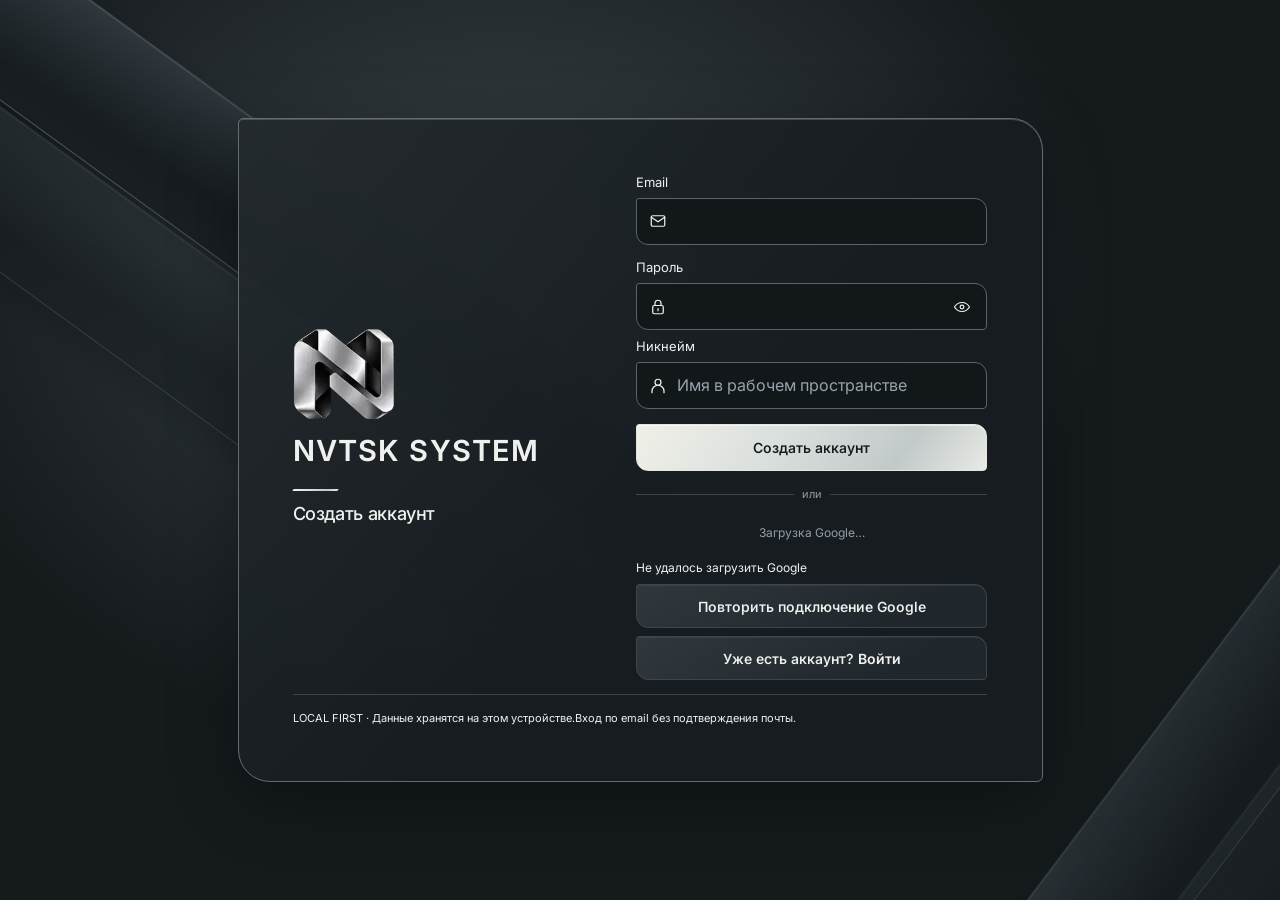
==== silver-command-05/index.html @ 59d8ee24 "Build Silver DNA command center, local atlas and responsive shell" ====
<!doctype html>
<html lang="ru">
<head>
  <meta charset="utf-8">
  <meta name="viewport" content="width=device-width,initial-scale=1,viewport-fit=cover">
  <meta name="theme-color" content="#101316">
  <meta name="nvtsk-google-client-id" content="451719459330-r6l56lqrooehtm276f6rspgr8r6eip5c.apps.googleusercontent.com">
  <meta name="application-version" content="113">
  <title>NVTSK SYSTEM · Silver Command</title>
  <meta name="description" content="Рабочее пространство монтажных бригад NVTSK SYSTEM.">
  <link rel="icon" href="art/nvtsk-approved.webp">
  <link rel="stylesheet" href="workspace-layout.css?v=113">
  <link rel="stylesheet" href="silver-dna.css?v=113">
  <script src="model.js?v=97" defer></script>
  <script src="pv-project-card-v62.js?v=74" defer></script>
  <script src="app.js?v=113" defer></script>
</head>
<body>
  <a class="skip" href="#app" onclick="event.preventDefault();document.getElementById('app').focus()">К содержимому</a>
  <header class="top" hidden>
    <div class="mobile-brand"><img src="art/nvtsk-approved.webp" alt="" width="34" height="30"><div><b id="nv108-context">NVTSK</b><small>Nvtsk_System</small></div></div>
    <span class="local">Local First</span>
  </header>
  <main id="app" tabindex="-1"><p role="status" class="loading">Загрузка рабочего пространства…</p></main>
  <nav id="nav" aria-label="Основная навигация" hidden>
    <div class="nav-brand"><img src="art/nvtsk-approved.webp" alt="" width="46" height="42"><div><b>NVTSK</b><small>SYSTEM</small></div></div>
    <div class="nav-primary">
      <span class="nav-label">Рабочее пространство</span>
      <button type="button" data-route="dashboard"><span class="nav-glyph"></span><span>Главная</span></button>
      <button type="button" data-route="projects"><span class="nav-glyph"></span><span>Проекты</span></button>
      <button type="button" data-route="network"><span class="nav-glyph"></span><span>Network</span></button>
      <button type="button" data-route="lager"><span class="nav-glyph"></span><span>Склад</span></button>
    </div>
    <div class="nav-secondary" id="nv108-secondary">
      <span class="nav-label">Операции</span>
      <button type="button" data-route="tasks"><span class="nav-glyph"></span><span>Задачи и приёмка</span></button>
      <button type="button" data-route="pulse"><span class="nav-glyph"></span><span>Project Pulse</span></button>
      <button type="button" data-route="finance"><span class="nav-glyph"></span><span>Финансы</span></button>
      <button type="button" data-route="merit"><span class="nav-glyph"></span><span>Merit Passport</span></button>
      <button type="button" data-route="analytics"><span class="nav-glyph"></span><span>Аналитика</span></button>
      <span class="nav-label">Управление</span>
      <button type="button" data-route="social"><span class="nav-glyph"></span><span>Активность</span></button>
      <button type="button" data-route="settings"><span class="nav-glyph"></span><span>Настройки</span></button>
      <button type="button" data-route="alpha-lab"><span class="nav-glyph"></span><span>ALPHA LAB</span></button>
    </div>
    <button class="nav-more" id="nv108-more" type="button" aria-controls="nv108-secondary" aria-expanded="false" data-shell-more><span aria-hidden="true">•••</span><span>Ещё</span></button>
    <div class="nav-foot"><i></i><div>Local First<small>Silver Command · v113</small></div></div>
  </nav>
  <dialog id="dialog" aria-labelledby="dialogTitle"><form id="editor">
    <h2 id="dialogTitle"></h2><div id="fields"></div>
    <div class="buttons"><button type="button" id="cancel">Отмена</button><button type="submit" class="primary">Сохранить</button></div>
  </form></dialog>
</body></html>
---- silver-command-05/workspace-layout.css ----
/* Structural rules retained for existing project, team, inventory and finance views.
   Visual surfaces and interactive states are defined in silver-dna.css. */
@layer workspace {
/* style.css */
.stats,.fieldsummary,.pulsemetrics { display: grid; grid-template-columns: repeat(4,minmax(0,1fr)); gap: 11px; margin: 14px 0; }
.columns>*,.panel,.casebody { min-width: 0; }
.casebody { flex: 1; }
.casebody strong,.shard strong { display: block; overflow: hidden; text-overflow: ellipsis; white-space: nowrap; }
.casebody small,.shard small,.casemeta small { display: block; margin-top: 4px; }
.actions button,.taskrow button,.tools button,.item button,.fieldtask>button,.screenhead button { padding: 10px; min-height: 43px; }
.taskrow { display: flex; align-items: center; justify-content: space-between; gap: 8px; padding: 11px 0; flex-wrap: wrap; }
.taskrow small { display: block; margin-top: 4px; }
.casehead { display: flex; align-items: center; gap: 15px; }
.casehead img { width: 120px; max-width: 25%; }
.casehead small { display: block; margin-top: 7px; }
.warehouse { padding: 22px; margin-bottom: 13px; }
.stock.columns { grid-template-columns: minmax(0,2fr) minmax(0,1fr); }
.stockitem img { width: 66px; height: 65px; float: left; object-fit: contain; margin: 0 10px 8px 0; }
.stockitem button { width: 100%; margin-top: 9px; }
.stock label { display: block; margin: 8px 0; }
.stock input { margin: 7px 0; }
.fieldtask { padding: 13px; margin: 9px 0; }
.fieldtaskhead { display: flex; justify-content: space-between; gap: 9px; }
.fieldtaskhead small { display: block; }
@media (max-width:599px) {
.stock.columns { display: block; }
.fieldsummary,.pulsemetrics { grid-template-columns: repeat(2,minmax(0,1fr)); }
}
.casebody .progress { display: none; }
@media (min-width:901px) {
.stats,.fieldsummary,.pulsemetrics { gap: 8px; margin: 9px 0; }
.fieldtask { padding: 9px; margin: 6px 0; }
}
@media (max-width:599px) {
.stats,.fieldsummary,.pulsemetrics { gap: 7px; margin: 8px 0; }
}
.stocksummary { display: grid; grid-template-columns: repeat(3,minmax(0,1fr)); gap: 9px; margin: 10px 0 13px; }
.stocksummary span { display: flex; justify-content: space-between; align-items: center; gap: 8px; padding: 11px 14px; }
.stockinventory .cards { grid-template-columns: repeat(auto-fill,minmax(min(205px,100%),1fr)); gap: 9px; }
.stockinventory .stockitem { display: flex; flex-direction: column; min-width: 0; min-height: 245px; padding: 8px; margin: 0; overflow: hidden; }
.stockitem .stockmedia { height: 115px; display: grid; place-items: center; overflow: hidden; }
.stockitem .stockmedia img { width: 100%; height: 100%; object-fit: contain; float: none; margin: 0; padding: 5px; }
.stockitem .stockdetails { flex: 1; width: 100%; padding: 5px 3px 0; }
.stockitem h2 { margin: 5px 0; }
.stockitem p { margin: 4px 0; }
.stockitem .stocksource { display: block; margin: 7px 0; }
.stockitem button { margin-top: auto; min-height: 40px; }
.stocksearch { margin: 8px 0 12px; }
.stocksearch input { display: block; width: 100%; margin-top: 5px; }
.stockreferences { margin-top: 12px; }
.stockhint { margin: 3px 0 12px; }
.stockcatalogue { display: grid; grid-template-columns: repeat(3,minmax(0,1fr)); gap: 10px; }
.stockcataloguecard { min-width: 0; display: flex; gap: 11px; align-items: center; padding: 8px; }
.stockcataloguecard img { width: 94px; height: 78px; object-fit: contain; flex: none; }
.stockcataloguecard div { min-width: 0; }
.stockcataloguecard small,.stockcataloguecard strong,.stockcataloguecard a { display: block; overflow-wrap: anywhere; }
.stockcataloguecard strong { margin: 4px 0; }
@media (max-width:1100px) {
.stockcatalogue { grid-template-columns: 1fr; }
.stockinventory .cards { grid-template-columns: repeat(2,minmax(0,1fr)); }
}
@media (max-width:599px) {
.stocksummary { gap: 5px; }
.stocksummary span { display: block; padding: 9px; }
.stocksummary b { display: block; margin-top: 4px; }
.stockinventory .cards { grid-template-columns: repeat(2,minmax(0,1fr)); gap: 7px; }
.stockinventory .stockitem { min-height: 230px; padding: 6px; }
.stockitem .stockmedia { height: 95px; }
.stockcataloguecard img { width: 80px; height: 70px; }
}
.fieldbrief { margin: 12px 0; }
.fieldbriefbody { display: flex; gap: 18px; align-items: center; }
.fieldbriefbody>img { width: 175px; height: 105px; object-fit: cover; }
.fieldbriefbody>div { display: grid; gap: 7px; flex: 1; }
.fieldbriefbody p { margin: 0; }
.fieldbriefbody button,.fieldtaskbuttons button { padding: 9px 12px; justify-self: start; }
.fieldtaskvisual { display: flex; gap: 14px; align-items: stretch; padding: 12px; }
.fieldtaskvisual>img { width: 130px; min-height: 110px; object-fit: cover; }
.fieldtaskcontent { flex: 1; min-width: 0; }
.fieldtasknotes { margin: 8px 0; }
.fieldtaskbuttons { display: flex; gap: 8px; flex-wrap: wrap; margin-top: 10px; }
.fieldworkflow { margin-top: 14px; }
@media (max-width:700px) {
.fieldbriefbody>img { width: 105px; height: 105px; }
.fieldtaskvisual>img { width: 90px; }
.fieldtaskvisual { gap: 10px; }
}
@media (max-width:390px) {
.fieldtaskvisual>img { width: 66px; }
.fieldbriefbody>img { width: 85px; }
}
.lagertabs { display: flex; gap: 8px; flex-wrap: wrap; margin: 12px 0 17px; }
.lagertabs button { padding: 11px 17px; }
@media (max-width:500px) {
.lagertabs { display: grid; grid-template-columns: 1fr 1fr; }
.lagertabs button { padding: 10px 6px; }
}

/* theme-v44.css */
.shard-work-card { flex-wrap: wrap; align-items: flex-start; gap: 11px; min-width: 0; }
.shard-work-card>div:first-child { flex: 1 1 230px; min-width: 0; }
.shard-work-card>div:nth-child(2) { display: flex; flex-wrap: wrap; align-items: center; justify-content: flex-end; gap: 7px; }
.shard-work-card>div:nth-child(2) button { white-space: normal; }
.shard-task-list { flex: 1 1 100%; min-width: 0; width: 100%; padding: 11px 12px 13px; margin-top: 5px; }
.shard-task-title { display: flex; align-items: center; justify-content: space-between; gap: 9px; margin: 0 0 12px; padding-bottom: 7px; }
.shard-task-row { display: flex; align-items: center; gap: 11px; min-width: 0; min-height: 53px; padding: 8px 4px; }
.shard-task-row>div { flex: 1 1 auto; min-width: 0; display: flex; flex-direction: column; gap: 4px; }
.shard-task-row strong { overflow-wrap: anywhere; }
.shard-task-row p { margin: 0; }
.task-state { width: 29px; height: 29px; flex: 0 0 29px; display: grid; place-items: center; }
.shard-task-list>button { margin-top: 10px; min-height: 34px; padding: 7px 12px; }
.shard-workspace { padding: 22px; overflow: hidden; }
.shard-workspace-heading { display: flex; align-items: center; justify-content: space-between; gap: 20px; margin-bottom: 14px; }
.shard-workspace-heading>div { min-width: 0; }
.shard-workspace-heading h1 { margin: 9px 0; }
.shard-workspace-heading img { display: block; object-fit: cover; width: min(38%,240px); height: 150px; }
.shard-work-progress { margin: 18px 0; }
.shard-work-progress .progress { margin-top: 9px; }
.shard-work-actions { display: flex; flex-wrap: wrap; gap: 10px; margin-top: 17px; }
.shard-work-actions button { min-height: 40px; padding: 8px 14px; }
@media (max-width:720px) {
.shard-workspace { padding: 15px; }
.shard-workspace-heading { align-items: stretch; gap: 11px; }
.shard-workspace-heading img { width: 90px; height: 92px; }
.shard-work-card>div:nth-child(2) { width: 100%; justify-content: flex-start; }
.shard-task-list { padding: 10px; }
.shard-task-row { align-items: flex-start; flex-wrap: wrap; }
.shard-task-row .task-status-btn { margin-left: 40px; }
.shard-work-actions button { flex: 1 1 100%; }
}

/* theme-v50.css */
.community-hero { position: relative; min-height: 224px; overflow: hidden; }
.community-hero>img { position: absolute; inset: 0; display: block; width: 100%; height: 100%; object-fit: cover; object-position: center 45%; }
.community-hero:before { position: absolute; inset: 0; z-index: 1; }
.community-hero-inner { position: relative; z-index: 2; display: flex; flex-direction: column; align-items: flex-start; justify-content: center; gap: 9px; min-height: 224px; padding: 29px 34px; }
.community-hero h1 { margin: 0; }
.community-hero p { margin: 0 0 5px; }
.community-hero-stats { display: flex; gap: 8px; flex-wrap: wrap; }
.community-hero-stats span { padding: 7px 10px; }
.community-hero-stats b { margin-right: 4px; }
.community-identity { position: relative; z-index: 2; display: flex; align-items: center; gap: 12px; flex-wrap: wrap; margin: 14px 0 8px; padding: 13px 14px; }
.community-avatar { display: grid; place-items: center; flex: none; width: 52px; height: 52px; overflow: hidden; }
.community-avatar.is-large { width: 66px; height: 66px; }
.community-avatar>img { width: 100%; height: 100%; object-fit: cover; display: block; }
.community-identity-copy { flex: 1 1 170px; display: flex; flex-direction: column; gap: 4px; min-width: 0; }
.community-identity-copy strong { overflow-wrap: anywhere; }
.community-identity>button { padding: 10px 13px; min-height: 42px; }
.community-tabs { display: flex; gap: 7px; margin: 14px 0 15px; padding-bottom: 9px; }
.community-tabs button { padding: 10px 18px; min-width: 93px; }
.community-grid { display: grid; grid-template-columns: minmax(0,1.7fr) minmax(295px,.83fr); gap: 14px; align-items: start; }
.community-section { min-width: 0; padding: 17px; }
.community-section-head { display: flex; gap: 10px; justify-content: space-between; align-items: center; margin: 0 0 13px; }
.community-section-head h2,.community-section>h2 { margin: 0; }
.community-section-head>div { display: flex; flex-direction: column; gap: 4px; }
.community-section-head button { padding: 8px 10px; }
.community-aside { display: flex; flex-direction: column; gap: 13px; min-width: 0; }
.community-search { display: block; margin-bottom: 12px; }
.community-search input { margin-top: 5px; width: 100%; padding: 12px 13px; min-height: 41px; }
.community-people { display: grid; grid-template-columns: repeat(2,minmax(0,1fr)); gap: 12px; }
.community-person { display: flex; position: relative; flex-direction: column; min-width: 0; min-height: 230px; overflow: hidden; padding: 0 0 12px; }
.community-person-cover { display: block; min-height: 55px; width: 100%; }
.community-person-main { display: flex; align-items: center; gap: 10px; min-width: 0; padding: 0 12px; margin-top: -20px; position: relative; }
.community-person-main .community-avatar { width: 62px; height: 62px; }
.community-person-info { display: flex; flex-direction: column; min-width: 0; gap: 3px; margin-top: 19px; }
.community-person-info strong { white-space: nowrap; overflow: hidden; text-overflow: ellipsis; }
.community-person-info small { white-space: nowrap; overflow: hidden; text-overflow: ellipsis; }
.community-person-skills { display: flex; gap: 5px; flex-wrap: wrap; padding: 10px 12px 5px; min-height: 33px; }
.community-person-skills em { padding: 3px 7px; }
.community-person-footer { margin-top: auto; padding: 8px 12px 0; display: flex; align-items: center; gap: 8px; flex-wrap: wrap; }
.community-person-footer .community-person-level { margin-left: auto; padding: 4px 6px; }
.community-progress { display: flex; flex-direction: column; gap: 7px; padding: 12px 0; }
.community-progress-rail { height: 8px; overflow: hidden; }
.community-progress-rail i { display: block; height: 100%; }
.community-badges { display: flex; flex-wrap: wrap; gap: 6px; margin-top: 11px; }
.community-badges>span,.community-earned-badge { padding: 6px 9px; }
.community-update { display: flex; align-items: flex-start; gap: 10px; padding: 12px 0; }
.community-update .community-avatar { width: 33px; height: 33px; }
.community-update>div { min-width: 0; display: flex; flex-direction: column; gap: 3px; }
.community-update p { margin: 4px 0 0; overflow-wrap: anywhere; }
.community-empty-feed { padding: 14px 0; }
.community-write-link { width: 100%; margin-top: 12px; padding: 10px; }
.community-disclaimer { padding: 5px 4px; margin: 16px 0 4px; }
.community-rank-list { display: flex; flex-direction: column; gap: 7px; margin: 12px 0; }
.community-rank-row { display: flex; align-items: center; gap: 11px; padding: 11px 12px; min-width: 0; }
.community-rank-row .community-avatar { height: 44px; width: 44px; }
.community-rank-row>span:not(.community-avatar) { display: flex; flex: 1; min-width: 0; flex-direction: column; gap: 4px; }
.community-rank-row strong { overflow-wrap: anywhere; }
.community-rank-row>strong:last-child { white-space: nowrap; }
.community-levels { display: flex; gap: 6px; justify-content: space-between; margin: 14px 0 18px; }
.community-levels span { padding: 9px 12px; }
.community-profile .back { margin: 10px 0 12px; }
.community-profile-hero { overflow: hidden; }
.community-profile-cover { height: 185px; position: relative; overflow: hidden; }
.community-profile-cover>img { width: 100%; height: 100%; object-fit: cover; display: block; }
.community-profile-cover:after { position: absolute; inset: 0; }
.community-profile-summary { display: flex; align-items: center; gap: 18px; padding: 0 20px 18px; position: relative; margin-top: -30px; }
.community-profile-summary .community-avatar { height: 91px; width: 91px; }
.community-profile-summary>div { flex: 1; min-width: 0; padding-top: 30px; }
.community-profile-summary h1 { margin: 5px 0; }
.community-profile-summary p { margin: 0 0 5px; }
.community-profile-summary>button { align-self: flex-end; padding: 11px 13px; }
.community-profile-stats { display: grid; grid-template-columns: repeat(4,minmax(0,1fr)); gap: 8px; margin: 14px 0; }
.community-profile-stats>div { display: flex; flex-direction: column; gap: 5px; padding: 14px 8px; }
.community-profile-grid { display: grid; grid-template-columns: minmax(0,1.55fr) minmax(250px,.8fr); gap: 13px; }
.community-profile-grid .community-section>h3 { margin: 17px 0 9px; }
.community-about { white-space: pre-wrap; }
.community-profile-project { display: flex; align-items: center; gap: 11px; width: 100%; margin: 8px 0; padding: 8px; }
.community-profile-project img { width: 72px; height: 55px; object-fit: cover; }
.community-profile-project span { flex: 1; display: flex; flex-direction: column; gap: 5px; min-width: 0; }
.community-profile-project strong { white-space: nowrap; overflow: hidden; text-overflow: ellipsis; }
.community-avatar-remove { display: flex; align-items: center; gap: 8px; }
.community-avatar-remove input { width: 18px; height: 18px; }
@media (max-width:890px) {
.community-grid { grid-template-columns: 1fr; }
.community-aside { display: grid; grid-template-columns: 1fr 1fr; }
.community-profile-grid { grid-template-columns: 1fr; }
}
@media (max-width:720px) {
.community-hero { min-height: 174px; }
.community-hero-inner { min-height: 174px; padding: 20px; }
.community-hero-stats span { padding: 6px 8px; }
.community-identity { padding: 11px; gap: 9px; }
.community-identity>button { min-height: 35px; padding: 8px 10px; }
.community-tabs { gap: 5px; }
.community-tabs button { flex: 1; min-width: 0; padding: 10px 5px; }
.community-section { padding: 13px 11px; }
.community-people { grid-template-columns: repeat(2,minmax(0,1fr)); gap: 8px; }
.community-person { min-height: 226px; }
.community-person-main { flex-direction: column; align-items: flex-start; gap: 4px; margin-top: -24px; padding: 0 9px; }
.community-person-main .community-avatar { width: 54px; height: 54px; }
.community-person-info { margin-top: 2px; width: 100%; }
.community-person-skills { padding: 8px 9px 6px; }
.community-person-skills em { padding: 3px 5px; }
.community-person-footer { padding: 8px 9px 0; gap: 5px; }
.community-person-footer .community-person-level { width: 100%; }
.community-aside { display: flex; flex-direction: column; gap: 9px; }
.community-levels { flex-wrap: wrap; }
.community-levels span { padding: 7px 8px; }
.community-profile-cover { height: 120px; }
.community-profile-summary { padding: 0 12px 13px; gap: 10px; flex-wrap: wrap; margin-top: -23px; }
.community-profile-summary .community-avatar { width: 76px; height: 76px; }
.community-profile-summary>div { padding-top: 25px; flex: 1 1 160px; }
.community-profile-summary>button { min-height: 38px; }
.community-profile-stats { gap: 6px; }
.community-profile-stats>div { padding: 10px 3px; }
.community-rank-row { gap: 7px; padding: 8px; }
}
@media (max-width:350px) {
.community-people { grid-template-columns: 1fr; }
}
.community-profile-switch { display: flex; align-items: center; justify-content: flex-end; margin: 6px 0 3px; }
.community-profile-switch label { display: flex; flex-direction: row; align-items: center; justify-content: flex-end; gap: 10px; margin: 0; }
.community-profile-switch select { max-width: min(280px,70vw); min-height: 34px; padding: 7px 10px; }
@media (max-width:720px) {
.community-profile-switch { margin: 8px 0 0; }
.community-profile-switch label { width: 100%; }
.community-profile-switch select { flex: 1; min-width: 0; max-width: 75vw; }
}
.community-person[hidden] { display: none; }

/* theme-v52.css */
.community-feed-filters { display: flex; gap: 7px; flex-wrap: wrap; margin: 12px 0 15px; }
.community-feed-filters>button { padding: 9px 14px; min-height: 39px; }
.community-work-event { min-width: 0; display: flex; align-items: flex-start; gap: 13px; padding: 16px; }
.community-work-symbol { display: grid; place-items: center; flex: none; width: 42px; height: 42px; }
.community-work-symbol .ui-icon { width: 23px; height: 23px; }
.community-work-copy { min-width: 0; flex: 1; display: flex; flex-direction: column; gap: 6px; }
.community-work-copy strong { overflow-wrap: anywhere; }
.community-work-copy p { margin: 0; overflow-wrap: anywhere; }
.community-work-links { display: flex; gap: 7px; flex-wrap: wrap; margin-top: 4px; }
.community-work-links button { padding: 8px 10px; min-height: 35px; }
.community-profile-activity { margin-top: 14px; }
.community-work-log { display: flex; flex-direction: column; gap: 9px; }
.community-remove-post { display: block; margin-top: 12px; margin-bottom: 8px; max-width: max-content; padding: 7px 10px; }
@media (max-width:720px) {
.community-feed-filters { gap: 5px; margin: 10px 0 12px; }
.community-feed-filters>button { flex: 1 1 auto; padding: 9px 10px; }
.community-work-event { padding: 12px; gap: 9px; }
.community-work-symbol { width: 33px; height: 33px; }
.community-work-symbol .ui-icon { width: 18px; height: 18px; }
.community-work-links button { padding: 8px; }
}

/* project-hub-v55.css */
.ph-root { display: grid; gap: 16px; min-width: 0; padding-bottom: 34px; }
.ph-hero { position: relative; overflow: hidden; display: flex; align-items: flex-end; justify-content: space-between; gap: 20px; min-height: 214px; padding: 26px; }
.ph-hero:before { position: absolute; z-index: -1; inset: 0; }
.ph-eyebrow { display: inline-block; }
.ph-hero h1 { margin: 10px 0 8px; }
.ph-hero p { margin: 0; max-width: 510px; }
.ph-hero-metrics { display: flex; flex-wrap: wrap; gap: 10px; margin-top: 24px; }
.ph-hero-metrics span { display: inline-flex; gap: 7px; align-items: center; padding: 8px 11px; }
.ph-hero-actions { flex-shrink: 0; align-self: flex-start; }
.ph-hero-actions button { min-height: 46px; padding: 0 18px; white-space: nowrap; }
.ph-tabs { display: grid; grid-template-columns: repeat(4,minmax(0,1fr)); gap: 8px; max-width: 100%; padding: 5px; }
.ph-tabs button { display: flex; justify-content: center; align-items: center; gap: 8px; min-width: 0; min-height: 48px; padding: 9px 11px; }
.ph-tabs button small { display: inline-grid; place-items: center; min-width: 23px; height: 23px; padding: 0 6px; }
.ph-board { min-width: 0; padding: 24px; }
.ph-board-head { display: flex; align-items: start; justify-content: space-between; gap: 16px; }
.ph-board-head h2 { margin: 6px 0; }
.ph-board-head p { margin: 0; }
.ph-searchline { display: flex; align-items: center; gap: 14px; margin: 22px 0 12px; }
.ph-search { min-width: 0; flex: 1; display: flex; align-items: center; gap: 10px; height: 48px; padding: 0 13px; }
.ph-search span { display: inline-flex; flex-shrink: 0; }
.ph-search svg { height: 18px; width: 18px; }
.ph-search input { min-width: 0; width: 100%; }
.ph-filters { display: flex; gap: 8px; flex-wrap: wrap; margin-bottom: 17px; }
.ph-filters button { padding: 8px 14px; }
.ph-local-note { display: flex; flex-wrap: wrap; gap: 5px 10px; margin-top: 20px; padding: 12px 14px; }
.ph-list { display: grid; gap: 11px; }
.ph-card { display: grid; grid-template-columns: 105px minmax(0,1fr) 136px; align-items: center; gap: 17px; width: 100%; min-height: 106px; padding: 11px 15px 11px 11px; }
.ph-card-art { height: 82px; min-width: 0; overflow: hidden; }
.ph-card-art img { display: block; width: 100%; height: 100%; object-fit: cover; }
.ph-card-main { display: flex; min-width: 0; flex-direction: column; gap: 6px; }
.ph-card-main strong { overflow-wrap: anywhere; }
.ph-tags { display: flex; gap: 5px; flex-wrap: wrap; }
.ph-tags em { padding: 3px 6px; }
.ph-card-progress { display: flex; align-items: flex-end; flex-direction: column; gap: 5px; min-width: 0; }
.ph-track { height: 5px; width: 100%; max-width: 112px; overflow: hidden; }
.ph-track i { display: block; height: 100%; }
.ph-empty { padding: 36px 16px; }
.ph-empty strong { display: block; margin-bottom: 6px; }
.ph-empty p { margin: 0; }
.ph-card[hidden],#ph-no-match[hidden] { display: none; }
@media (max-width:700px) {
.ph-root { gap: 12px; }
.ph-hero { min-height: 205px; padding: 19px; flex-direction: column; align-items: stretch; justify-content: space-between; }
.ph-hero h1 { margin: 5px 0; }
.ph-hero-metrics { gap: 6px; margin-top: 13px; }
.ph-hero-metrics span { padding: 5px 7px; }
.ph-hero-actions { align-self: stretch; }
.ph-hero-actions button { width: 100%; min-height: 42px; }
.ph-tabs { gap: 3px; padding: 4px; }
.ph-tabs button { flex-direction: column; gap: 4px; padding: 7px 2px; min-height: 56px; }
.ph-tabs button small { height: 18px; }
.ph-board { padding: 15px; }
.ph-searchline { margin: 17px 0 12px; gap: 7px; }
.ph-search { height: 43px; padding: 0 10px; }
.ph-filters { gap: 5px; }
.ph-filters button { padding: 7px 10px; }
.ph-card { grid-template-columns: 66px minmax(0,1fr) 78px; gap: 9px; min-height: 99px; padding: 8px; }
.ph-card-art { height: 76px; }
.ph-card-main { gap: 4px; }
.ph-tags em { padding: 2px 4px; }
.ph-card-progress { gap: 4px; }
.ph-track { height: 4px; }
}
@media (max-width:355px) {
.ph-card { grid-template-columns: 48px minmax(0,1fr) 68px; gap: 6px; }
.ph-card-art { height: 66px; }
}
.ph-hero-actions { display: flex; align-items: center; gap: 9px; }
@media (max-width:700px) {
.ph-hero-actions button { flex: 1; padding: 0 7px; }
}

/* project-hub-v56.css */
.ph-v56 { gap: 12px; }
.ph-v56 .ph-hero { min-height: 190px; }
.ph-v56 .ph-tabs { grid-template-columns: repeat(3,minmax(0,1fr)); gap: 6px; }
.ph-v56 .ph-tabs button { min-height: 54px; }
.ph-v56 .ph-board { padding: clamp(15px,2.4vw,24px); }
.ph-v56 .ph-local-note { margin: 13px 0 3px; }
.ph-v56 .ph-filterbar { display: flex; gap: 10px; flex-wrap: wrap; margin: 0 0 12px; align-items: flex-end; }
.ph-v56 .ph-filter-select { display: flex; flex-direction: column; min-width: 165px; flex: 1 1 155px; gap: 5px; }
.ph-v56 .ph-filter-select select { width: 100%; min-height: 40px; max-width: 100%; padding: 8px 11px; }
.ph-v56 .ph-searchline { margin: 16px 0 12px; }
.ph-v56 .ph-filters { margin-bottom: 15px; }
.ph-v56 .ph-row { display: flex; flex-direction: column; gap: 5px; min-width: 0; }
.ph-v56 .ph-row[hidden] { display: none; }
.ph-v56 .ph-row>.ph-card { width: 100%; margin: 0; }
.ph-v56 .ph-card { min-height: 100px; }
.ph-v56 .ph-market-row { position: relative; padding: 0 0 7px; overflow: hidden; }
.ph-v56 .ph-save { align-self: flex-end; margin: 0 12px 3px; padding: 7px 12px; min-height: 34px; }
.ph-v56 .ph-empty button { margin-top: 14px; padding: 10px 18px; }
@media (max-width:700px) {
.ph-v56 { gap: 11px; }
.ph-v56 .ph-hero { min-height: 180px; padding: 16px; }
.ph-v56 .ph-hero-metrics { display: grid; grid-template-columns: repeat(3,minmax(0,1fr)); gap: 5px; }
.ph-v56 .ph-hero-metrics span { display: flex; flex-wrap: wrap; justify-content: center; gap: 3px; min-height: 48px; padding: 6px 3px; }
.ph-v56 .ph-tabs { padding: 3px; gap: 3px; }
.ph-v56 .ph-tabs button { flex-direction: row; gap: 5px; min-height: 47px; padding: 8px 4px; }
.ph-v56 .ph-tabs button small { min-width: 18px; height: 18px; }
.ph-v56 .ph-board { padding: 13px 10px; }
.ph-v56 .ph-filterbar { gap: 6px; }
.ph-v56 .ph-filter-select { min-width: 110px; flex: 1 1 115px; }
.ph-v56 .ph-filter-select select { min-height: 37px; padding: 7px 6px; }
.ph-v56 .ph-searchline { margin: 15px 0 10px; gap: 6px; }
.ph-v56 .ph-filters { gap: 4px; margin: 0 0 12px; }
.ph-v56 .ph-filters button { flex: 1 1 auto; padding: 7px 5px; }
.ph-v56 .ph-card { grid-template-columns: 64px minmax(0,1fr) 73px; gap: 8px; padding: 8px; min-height: 93px; }
.ph-v56 .ph-card-art { height: 65px; }
.ph-v56 .ph-save { padding: 7px 10px; margin-right: 9px; }
}
@media (max-width:355px) {
.ph-v56 .ph-card { grid-template-columns: 48px minmax(0,1fr) 65px; gap: 6px; }
.ph-v56 .ph-card-art { height: 62px; }
}

/* company-v57.css */
.ph-internal .ph-tabs { grid-template-columns: repeat(3,minmax(0,1fr)); }
.ph-internal .ph-account { display: flex; flex-direction: column; gap: 16px; margin-top: 14px; }
.ph-internal .ph-account-stats { display: grid; grid-template-columns: repeat(4,minmax(0,1fr)); gap: 10px; }
.ph-internal .ph-account-stats>div { display: flex; flex-direction: column; min-width: 0; gap: 10px; padding: 18px 14px; }
.ph-internal .ph-account-stats strong { white-space: nowrap; }
.ph-internal .ph-account-title { display: flex; align-items: center; justify-content: space-between; flex-wrap: wrap; gap: 8px; }
.ph-internal .ph-account-title h3 { margin: 0; }
.ph-internal .ph-account-title button { padding: 9px 13px; }
.ph-internal .ph-account-list { display: flex; flex-direction: column; gap: 8px; }
.ph-internal .ph-account-row { display: grid; grid-template-columns: minmax(160px,2fr) repeat(3,minmax(85px,1fr)); align-items: center; gap: 12px; width: 100%; padding: 13px 15px; }
.ph-internal .ph-account-row>span { display: flex; flex-direction: column; gap: 5px; min-width: 0; }
.ph-internal .ph-account-row strong { overflow-wrap: anywhere; }
.ph-internal .ph-account-row b { white-space: nowrap; }
.company-teams .community-section-head { margin-bottom: 14px; }
.company-team-member .community-avatar { width: 39px; height: 39px; }
@media (max-width:800px) {
.ph-internal .ph-account-stats { grid-template-columns: repeat(2,minmax(0,1fr)); }
}
@media (max-width:700px) {
.ph-internal .ph-account-stats { gap: 7px; }
.ph-internal .ph-account-stats>div { padding: 12px 9px; }
.ph-internal .ph-account-row { grid-template-columns: minmax(0,1fr) minmax(0,1fr); gap: 10px 13px; padding: 12px; }
.ph-internal .ph-account-row>span:first-child { grid-column: 1/-1; }
.ph-internal .ph-account-row>span:last-child { grid-column: 2; }
.community-tabs button { min-width: 0; }
}

/* captain-profile-v59.css */
.company-captain-entry { display: flex; flex-direction: column; gap: 11px; padding: 16px 18px; margin: 14px 0; }
.company-captain-overline { display: flex; align-items: center; justify-content: space-between; gap: 12px; padding-bottom: 10px; }
.company-captain-person { display: flex; align-items: center; flex-wrap: wrap; gap: 12px; }
.company-captain-person>div { display: flex; flex: 1 1 160px; flex-direction: column; gap: 4px; }
.company-captain-person>button,.ph-company-lead,.company-team-owner-link { padding: 9px 13px; min-height: 41px; }
.company-captain-relations { display: grid; grid-template-columns: repeat(3,minmax(0,1fr)); gap: 8px; }
.company-captain-relations span { padding: 9px 8px; }
.company-contact-section,.company-network-section { margin: 13px 0; }
.company-contact-grid { display: grid; grid-template-columns: repeat(2,minmax(0,1fr)); gap: 10px; }
.company-contact-detail { min-width: 0; display: flex; flex-direction: column; gap: 7px; padding: 13px 15px; }
.company-contact-detail strong,.company-contact-detail a { overflow-wrap: anywhere; }
.company-network { display: flex; align-items: center; flex-direction: column; gap: 10px; padding: 10px 0 2px; }
.company-network-company,.company-network-captain { display: flex; flex-direction: column; align-items: center; gap: 5px; width: min(420px,100%); min-width: 0; padding: 15px; }
.company-network-company strong,.company-network-captain strong { overflow-wrap: anywhere; }
.company-network-arrow { height: 15px; }
.company-network-branches { display: grid; grid-template-columns: repeat(2,minmax(0,1fr)); gap: 14px; align-items: start; width: 100%; position: relative; margin-top: 8px; }
.company-network-branches:before { position: absolute; top: -11px; left: 25%; width: 50%; height: 1px; }
.company-network-branches>div { display: flex; flex-direction: column; min-width: 0; gap: 7px; padding: 12px 10px; }
.company-network-branches>div>small { margin: 0 0 4px; }
.company-network-link { display: flex; flex-direction: column; gap: 4px; min-height: 66px; padding: 10px 12px; }
.company-network-link strong { overflow-wrap: anywhere; }
.company-network-empty { padding: 12px; }
.company-network-more { padding: 9px; }
.ph-company-lead { white-space: normal; }
@media (max-width:720px) {
.company-captain-entry { margin: 10px 0; padding: 12px; gap: 9px; }
.company-captain-person { gap: 9px; }
.company-captain-person .community-avatar { height: 52px; width: 52px; }
.company-captain-person>button { width: 100%; min-height: 37px; }
.company-captain-relations { gap: 5px; }
.company-captain-relations span { padding: 8px 3px; }
.company-contact-grid { grid-template-columns: 1fr; gap: 8px; }
.company-contact-detail { padding: 10px; }
.company-network-branches { gap: 7px; }
.company-network-branches>div { padding: 8px 6px; gap: 6px; }
.company-network-link { padding: 9px 7px; min-height: 60px; }
}
.company-network-people { width: 100%; padding: 13px; margin-top: 4px; }
.company-network-people-header { display: flex; justify-content: space-between; align-items: center; gap: 8px; margin-bottom: 11px; }
.company-network-people-header button { padding: 7px 11px; }
.company-network-people-list { display: grid; grid-template-columns: repeat(3,minmax(0,1fr)); gap: 9px; }
.company-network-person { display: flex; align-items: center; gap: 9px; padding: 10px; min-width: 0; }
.company-network-person .community-avatar { width: 38px; height: 38px; }
.company-network-person>span:last-child { display: flex; flex-direction: column; gap: 3px; min-width: 0; }
.company-network-person strong { overflow-wrap: anywhere; }
@media (max-width:720px) {
.company-network-people { padding: 9px; }
.company-network-people-list { grid-template-columns: repeat(2,minmax(0,1fr)); gap: 6px; }
.company-network-person { padding: 7px; }
.company-network-person .community-avatar { height: 29px; width: 29px; }
}

/* counterparty-v61.css */
.ph-internal .ph-tabs { grid-template-columns: repeat(4,minmax(0,1fr)); }
.cp-profile { padding-bottom: 22px; }
.cp-profile .back { margin: 12px 0 16px; }
.cp-hero { position: relative; display: flex; align-items: center; justify-content: space-between; gap: 16px; min-height: 184px; padding: 22px 30px; overflow: hidden; }
.cp-hero:before { position: absolute; left: -30px; top: -120px; width: 235px; height: 235px; }
.cp-hero-title { position: relative; display: flex; flex-direction: column; gap: 10px; min-width: 0; z-index: 1; }
.cp-hero h1 { margin: 0; }
.cp-hero p { margin: 0; }
.cp-badge-mark { position: relative; flex: none; display: flex; flex-direction: column; align-items: center; justify-content: center; gap: 5px; min-width: 142px; min-height: 112px; }
.cp-stats { display: grid; grid-template-columns: repeat(3,minmax(0,1fr)); gap: 10px; margin: 13px 0; }
.cp-stats>div { display: flex; flex-direction: column; align-items: center; gap: 5px; padding: 15px 8px; }
.cp-profile .community-section { margin: 13px 0; }
.cp-rel-graph { display: flex; align-items: center; flex-direction: column; gap: 7px; padding: 9px 0; }
.cp-rel-box { display: flex; flex-direction: column; align-items: center; gap: 5px; width: min(430px,100%); padding: 16px 12px; }
.cp-scope-grid { display: grid; grid-template-columns: repeat(2,minmax(0,1fr)); gap: 11px; margin: 12px 0; }
.cp-scope-grid>div { display: flex; flex-direction: column; gap: 8px; padding: 16px; }
.cp-scope-grid p { margin: 0; }
.cp-note { margin: 14px 0 0; }
.cp-contact-grid { display: grid; grid-template-columns: repeat(2,minmax(0,1fr)); gap: 9px; margin: 12px 0; }
.cp-legal { display: grid; grid-template-columns: repeat(2,minmax(0,1fr)); gap: 9px; margin: 10px 0 16px; }
.cp-legal>div { display: flex; flex-direction: column; gap: 8px; padding: 13px; }
.cp-legal strong { overflow-wrap: anywhere; }
.cp-contact-section h3 { margin: 16px 0 10px; }
.cp-directors { display: grid; grid-template-columns: repeat(2,minmax(0,1fr)); gap: 10px; }
.cp-directors>div { display: flex; align-items: flex-start; flex-direction: column; gap: 6px; padding: 14px; }
.cp-source { margin: 14px 0 0; }
.cp-projects .community-section-head>button { padding: 10px 12px; }
.cp-project-row { display: flex; align-items: center; justify-content: space-between; gap: 10px; width: 100%; padding: 13px; margin: 7px 0; }
.cp-project-row>span { display: flex; flex: 1; flex-direction: column; gap: 5px; min-width: 0; }
.cp-project-row strong { overflow-wrap: anywhere; }
.cp-project-row b { white-space: nowrap; }
.cp-empty { padding: 24px; }
.cp-partners { min-width: 0; }
.cp-list-heading { margin: 12px 0 16px; }
.cp-list-heading h2 { margin: 7px 0; }
.cp-list-card { display: flex; align-items: center; gap: 13px; padding: 15px; margin: 10px 0; }
.cp-list-symbol { display: grid; place-items: center; flex: none; width: 66px; height: 66px; }
.cp-list-content { display: flex; flex: 1; flex-direction: column; gap: 6px; min-width: 0; }
.cp-list-content h3 { margin: 0; overflow-wrap: anywhere; }
.cp-list-content p { margin: 0; }
.cp-list-tags { display: flex; gap: 5px; flex-wrap: wrap; }
.cp-list-tags span { padding: 4px 6px; }
.cp-list-card>button { padding: 9px 13px; }
.cp-case-link { margin: 11px 0; }
.cp-case-partner { display: flex; width: 100%; flex-direction: column; gap: 7px; padding: 13px 15px; }
.cp-network-partners { display: flex; flex-direction: column; gap: 8px; margin: 12px 0 0; padding: 12px; width: 100%; }
.cp-network-partner { display: flex; flex-direction: column; align-items: flex-start; gap: 4px; padding: 12px 14px; }
@media (max-width:720px) {
.ph-internal .ph-tabs { gap: 3px; }
.ph-internal .ph-tabs button { padding: 8px 2px; }
.cp-hero { padding: 17px 14px; gap: 8px; min-height: 146px; }
.cp-badge-mark { min-width: 91px; min-height: 83px; }
.cp-stats { gap: 5px; }
.cp-stats>div { padding: 10px 5px; }
.cp-scope-grid { gap: 7px; }
.cp-scope-grid>div { padding: 11px; }
.cp-contact-grid { grid-template-columns: 1fr; }
.cp-legal { grid-template-columns: 1fr; gap: 7px; }
.cp-directors { gap: 7px; }
.cp-directors>div { padding: 10px; }
.cp-list-card { flex-wrap: wrap; gap: 9px; padding: 11px; }
.cp-list-symbol { width: 50px; height: 50px; }
.cp-list-card>button { width: 100%; min-height: 36px; }
.cp-projects .community-section-head { flex-wrap: wrap; }
.cp-projects .community-section-head button { width: 100%; }
}

/* pv-project-card-v62.css */
.pv-cockpit,.pv-block { margin: 13px 0; overflow: hidden; }
.pv-cockpit-hero { display: flex; align-items: center; justify-content: space-between; gap: 16px; padding: 20px 22px; }
.pv-cockpit-hero>div:first-child { display: flex; flex-direction: column; gap: 6px; flex: 1; min-width: 0; }
.pv-cockpit-hero h2 { margin: 0; }
.pv-cockpit-hero p { margin: 0; }
.pv-cockpit-score { display: flex; flex-direction: column; gap: 4px; padding: 11px 16px; white-space: nowrap; }
.pv-cockpit-nav { display: flex; gap: 6px; overflow-x: auto; padding: 12px; }
.pv-cockpit-nav>button { flex: none; min-height: 38px; padding: 8px 13px; }
.pv-block { padding: 18px 19px; }
.pv-section-heading { display: flex; justify-content: space-between; align-items: center; gap: 8px; flex-wrap: wrap; margin: 0 0 15px; }
.pv-section-heading>div { display: flex; flex-direction: column; gap: 5px; }
.pv-section-heading h3 { margin: 0; }
.pv-section-heading>button,.pv-block a.pv-drawing { display: inline-flex; align-items: center; justify-content: center; min-height: 37px; padding: 8px 13px; }
.pv-counter { padding: 7px 11px; }
.pv-issue { display: flex; flex-direction: column; gap: 4px; margin: 8px 0; padding: 13px 15px; }
.pv-issue p { margin: 0; }
.pv-qualification,.pv-footnote { margin: 12px 0 0; }
.pv-facts { display: grid; grid-template-columns: repeat(4,minmax(0,1fr)); gap: 9px; }
.pv-fact { display: flex; flex-direction: column; gap: 7px; min-width: 0; padding: 12px 13px; }
.pv-fact strong { overflow-wrap: anywhere; }
.pv-roof-notes { margin: 10px 0 0; padding: 14px; }
.pv-roof-notes p { white-space: pre-wrap; }
.pv-subtitle { margin: 0 0 13px; }
.pv-zone-list,.pv-materials,.pv-document-list { display: flex; flex-direction: column; gap: 8px; }
.pv-zone { display: grid; grid-template-columns: 38px minmax(0,1fr) 94px auto; gap: 11px; align-items: center; padding: 12px; }
.pv-zone-number { display: grid; place-items: center; width: 36px; height: 36px; }
.pv-zone>div:nth-child(2) { min-width: 0; display: flex; flex-direction: column; gap: 5px; }
.pv-zone strong { overflow-wrap: anywhere; }
.pv-zone p { margin: 0; overflow-wrap: anywhere; }
.pv-zone-metrics { display: flex; flex-direction: column; gap: 5px; min-width: 0; }
.pv-zone-metrics b { white-space: nowrap; }
.pv-material,.pv-document { display: flex; align-items: center; justify-content: space-between; gap: 12px; padding: 12px; min-width: 0; }
.pv-material>span,.pv-document>div { display: flex; flex: 1; min-width: 0; flex-direction: column; gap: 5px; }
.pv-material strong,.pv-document strong { overflow-wrap: anywhere; }
.pv-material b { white-space: nowrap; }
.pv-document a { white-space: nowrap; }
.pv-icon-button { display: grid; place-items: center; flex: none; width: 29px; height: 29px; }
.pv-empty { padding: 22px; }
.pv-block a.pv-drawing { margin: 0 0 11px; }
.pv-checklist { display: grid; grid-template-columns: repeat(2,minmax(0,1fr)); gap: 8px; }
.pv-check { display: flex; align-items: center; gap: 11px; padding: 11px 12px; min-width: 0; }
.pv-checkmark { flex: none; display: grid; place-items: center; width: 32px; height: 32px; }
.pv-check>span:last-child { display: flex; flex-direction: column; gap: 5px; min-width: 0; }
.pv-finance { display: grid; grid-template-columns: repeat(4,minmax(0,1fr)); gap: 9px; }
.pv-finance>div { display: flex; flex-direction: column; gap: 10px; padding: 14px; min-width: 0; }
.pv-finance strong { white-space: nowrap; }
@media (max-width:930px) {
.pv-facts { grid-template-columns: repeat(3,minmax(0,1fr)); }
.pv-finance { grid-template-columns: repeat(2,minmax(0,1fr)); }
}
@media (max-width:700px) {
.pv-cockpit,.pv-block { margin: 10px 0; }
.pv-cockpit-hero { padding: 16px 13px; gap: 7px; }
.pv-cockpit-score { padding: 8px; min-width: 70px; }
.pv-cockpit-nav { padding: 8px; gap: 5px; }
.pv-cockpit-nav>button { min-height: 35px; padding: 7px 10px; }
.pv-block { padding: 13px 11px; }
.pv-section-heading>button { padding: 7px 10px; min-height: 36px; }
.pv-facts { grid-template-columns: repeat(2,minmax(0,1fr)); gap: 6px; }
.pv-fact { padding: 9px; }
.pv-zone { grid-template-columns: 28px minmax(0,1fr) 62px auto; gap: 6px; padding: 8px; }
.pv-zone-number { width: 27px; height: 27px; }
.pv-icon-button { width: 23px; height: 27px; }
.pv-material,.pv-document { gap: 7px; padding: 9px; }
.pv-checklist { grid-template-columns: 1fr; gap: 7px; }
.pv-check { padding: 9px; }
.pv-finance { gap: 6px; }
.pv-finance>div { padding: 11px 9px; }
.pv-issue { padding: 10px 12px; }
}
@media (max-width:370px) {
.pv-facts { grid-template-columns: 1fr 1fr; }
.pv-cockpit-hero { flex-wrap: wrap; }
.pv-cockpit-score { width: 100%; flex-direction: row; justify-content: space-between; }
}

/* pv-project-card-v64.css */
.pv-cut-list { display: flex; flex-direction: column; gap: 8px; }
.pv-cut { display: grid; grid-template-columns: minmax(0,1.7fr) minmax(125px,1fr) minmax(120px,1fr) auto; align-items: center; gap: 12px; padding: 12px 14px; }
.pv-cut>div { display: flex; flex-direction: column; gap: 5px; min-width: 0; }
.pv-cut strong { overflow-wrap: anywhere; }
.pv-cut small { overflow-wrap: anywhere; }
.pv-cut>span { display: flex; flex-direction: column; gap: 5px; }
.pv-cut em { padding: 7px 10px; white-space: normal; }
@media (max-width:780px) {
.pv-cut { grid-template-columns: minmax(0,1.5fr) minmax(85px,1fr) auto; }
.pv-cut>em { grid-column: 1/3; justify-self: start; }
.pv-cut>.pv-icon-button { grid-column: 3; grid-row: 1/3; }
}
@media (max-width:430px) {
.pv-cut { gap: 6px; padding: 10px; }
.pv-cut em { padding: 5px 8px; }
}

/* dashboard-v66.css */
.ref66-section { padding: 22px; max-width: 1450px; margin: auto; }
.ref66-section-tabs { display: flex; gap: 9px; flex-wrap: wrap; margin: 12px 0 20px; }
.ref66-section-tabs button { padding: 10px 16px; }
.ref66-finance-cards { display: grid; grid-template-columns: repeat(3,minmax(0,1fr)); gap: 12px; margin-bottom: 17px; }
.ref66-finance-cards .panel { margin: 0; min-width: 0; }
.ref66-finance-cards h2 { margin: 10px 0 0; }
.ref66-finance-warning { padding: 12px; }
.ref66-finance-row { width: 100%; display: flex; gap: 12px; align-items: center; justify-content: space-between; padding: 15px 5px; }
.ref66-finance-row>span:first-child { display: grid; gap: 5px; flex: 1; min-width: 0; }
@media (max-width:650px) {
.ref66-section { padding: 12px; }
.ref66-finance-cards { grid-template-columns: 1fr; }
.ref66-finance-row { flex-wrap: wrap; }
.ref66-finance-unknown { width: 100%; }
}
.case-media-panel { margin: 16px 0; }
.case-media-panel .panelhead { display: flex; justify-content: space-between; align-items: center; gap: 10px; flex-wrap: wrap; }
.case-media-panel .panelhead button { padding: 10px 14px; }
.case-media-grid { display: grid; grid-template-columns: repeat(auto-fill,minmax(115px,1fr)); gap: 11px; margin-top: 12px; }
.case-media-item { min-width: 0; display: flex; flex-direction: column; gap: 7px; padding: 8px; }
.case-media-item img,.case-media-pdf { width: 100%; height: 95px; object-fit: cover; }
.case-media-pdf { display: grid; place-items: center; }
.case-media-item small { overflow-wrap: anywhere; }
.pv-extra-details { margin-top: 12px; padding: 12px; }
.pv-extra-details[open]>.pv-facts { margin-top: 14px; }
#editor .pv-extra-details label { display: block; margin-top: 12px; }

/* silver-command-v75.css */
.sc75-shell { max-width: 1800px; margin: auto; padding: 24px; }
.sc75-shell * { box-sizing: border-box; }
.sc75-header { display: flex; align-items: center; justify-content: space-between; gap: 16px; margin: 0 0 20px; padding: 35px 24px; }
.sc75-header h1 { margin: 0 0 5px; }
.sc75-header p { margin: 0; }
.sc75-header button,.sc75-section-head button,.sc75-footer button { padding: 12px 18px; }
.sc75-layout { display: grid; grid-template-columns: minmax(290px,36%) minmax(0,1fr); gap: 14px; align-items: start; }
.sc75-list,.sc75-detail { min-width: 0; padding: 15px; }
.sc75-search { display: flex; align-items: center; gap: 10px; padding: 9px 13px; }
.sc75-search input { width: 100%; min-width: 0; }
.sc75-cards { display: grid; gap: 11px; margin-top: 14px; }
.sc75-project { width: 100%; display: grid; grid-template-columns: 92px minmax(0,1fr) auto; gap: 11px; align-items: center; padding: 10px; }
.sc75-project>img { width: 92px; height: 94px; object-fit: cover; }
.sc75-card-info { min-width: 0; display: grid; gap: 6px; }
.sc75-card-info strong { overflow-wrap: anywhere; }
.sc75-card-end { align-self: stretch; display: flex; flex-direction: column; justify-content: space-between; align-items: flex-end; gap: 8px; }
.sc75-card-end em { white-space: nowrap; }
.sc75-track { display: block; height: 7px; overflow: hidden; }
.sc75-track i { display: block; height: 100%; }
.sc75-detail { padding: 18px; }
.sc75-detail-head,.sc75-section-head { display: flex; align-items: center; justify-content: space-between; gap: 10px; flex-wrap: wrap; }
.sc75-detail-head { margin-bottom: 15px; }
.sc75-detail-head h2 { margin: 0 0 6px; }
.sc75-detail-head p { margin: 0; }
.sc75-status { padding: 7px 12px; }
.sc75-case-top { display: grid; grid-template-columns: minmax(150px,35%) minmax(0,1fr); gap: 12px; }
.sc75-cover { min-height: 225px; overflow: hidden; }
.sc75-cover img { width: 100%; height: 100%; object-fit: cover; }
.sc75-passport,.sc75-progress,.sc75-media { padding: 14px; }
.sc75-section-head h3 { margin: 0; }
.sc75-section-head button { padding: 8px 12px; }
.sc75-facts { display: grid; grid-template-columns: repeat(3,minmax(0,1fr)); gap: 0; margin-top: 14px; }
.sc75-facts>div { padding: 13px 9px; min-width: 0; display: grid; gap: 5px; }
.sc75-facts strong { overflow-wrap: anywhere; }
.sc75-actions { display: flex; gap: 8px; overflow-x: auto; padding: 14px 0; }
.sc75-actions button { flex: 1 0 auto; padding: 10px 12px; }
.sc75-progress { margin-bottom: 12px; }
.sc75-progress>div:first-child { display: flex; justify-content: space-between; margin-bottom: 10px; }
.sc75-stages { display: flex; justify-content: space-between; flex-wrap: wrap; gap: 8px; margin-top: 12px; }
.sc75-media-items { display: flex; gap: 9px; overflow-x: auto; margin-top: 12px; min-height: 90px; }
.sc75-file { display: block; flex: 0 0 94px; height: 85px; overflow: hidden; }
.sc75-file img { width: 100%; height: 100%; object-fit: cover; }
.sc75-file span { display: grid; place-items: center; height: 100%; }
.sc75-footer { margin-top: 13px; }
.sc75-empty { padding: 40px 20px; }
@media (max-width:1050px) {
.sc75-layout { grid-template-columns: minmax(260px,38%) minmax(0,1fr); }
.sc75-case-top { grid-template-columns: 1fr; }
.sc75-cover { height: 190px; min-height: 190px; }
.sc75-project { grid-template-columns: 70px minmax(0,1fr); }
.sc75-project>img { width: 70px; height: 75px; }
.sc75-card-end { grid-column: 2; flex-direction: row; align-items: center; }
}
@media (max-width:700px) {
.sc75-shell { padding: 10px 10px 110px; }
.sc75-header { padding: 20px 14px; min-height: 120px; }
.sc75-header button { padding: 10px; }
.sc75-layout { grid-template-columns: 1fr; }
.sc75-list { padding: 10px; }
.sc75-detail { padding: 12px; }
.sc75-project { grid-template-columns: 78px minmax(0,1fr) auto; }
.sc75-project>img { width: 78px; height: 82px; }
.sc75-card-end { grid-column: auto; flex-direction: column; }
.sc75-case-top { grid-template-columns: 1fr; }
.sc75-cover { height: 210px; }
.sc75-facts { grid-template-columns: repeat(2,minmax(0,1fr)); }
.sc75-actions { gap: 6px; }
}

/* company-v78.css */
.cp78-company { max-width: 1280px; margin: 0 auto; padding: 18px 14px 110px; }
.cp78-hero { position: relative; display: flex; align-items: center; gap: 28px; min-height: 275px; padding: 30px; overflow: hidden; }
.cp78-hero:before { position: absolute; inset: 0; }
.cp78-art { flex: 0 0 min(33%,310px); display: grid; place-items: center; min-width: 0; position: relative; }
.cp78-sun-logo { position: relative; width: 100%; max-width: 260px; min-height: 200px; display: grid; place-items: center; }
.cp78-sun { position: absolute; top: -18px; }
.cp78-mountain { position: absolute; top: 62px; }
.cp78-panels { position: absolute; top: 125px; }
.cp78-custom-logo { width: 100%; max-height: 245px; object-fit: contain; }
.cp78-title { position: relative; z-index: 1; min-width: 0; }
.cp78-title h1 { margin: 10px 0; }
.cp78-stats { display: grid; grid-template-columns: repeat(3,1fr); gap: 12px; margin: 14px 0; }
.cp78-stats>div { display: grid; gap: 4px; padding: 17px; }
.cp78-company>.panel { margin: 14px 0; padding: 19px; }
.cp78-buttons,.cp78-handoff-row { display: flex; gap: 12px; flex-wrap: wrap; align-items: center; }
.cp78-buttons button,.cp78-handoff-row button { padding: 10px 15px; }
.cp78-handoff-row { justify-content: space-between; padding: 14px 0; }
.cp78-handoff-row span { display: grid; gap: 4px; }
.cp78-logo-tools { display: flex; align-items: center; flex-wrap: wrap; gap: 14px; padding: 12px 3px; }
.cp78-logo-tools input { max-width: 230px; }
.cp78-origin { display: block; }
@media (max-width:700px) {
.cp78-company { padding: 9px 9px 110px; }
.cp78-hero { display: block; padding: 15px; min-height: 0; }
.cp78-art { height: 175px; margin-bottom: 10px; }
.cp78-stats>div { padding: 12px; }
.cp78-handoff-row button { width: 100%; }
}

/* nt99-network-style */
.nt99-network { max-width: 840px; margin: 0 auto; padding: 0 4px 28px; min-width: 0; }
.nt99-network * { box-sizing: border-box; }
.nt99-network button { min-height: 40px; white-space: normal; }
.nt99-network [hidden] { display: none; }
.nt99-hero,.nt99-post,.nt99-composer { padding: 18px; }
.nt99-hero { margin: 0 0 12px; }
.nt99-hero h1 { margin: 7px 0; }
.nt99-hero p { margin: 0 0 16px; }
.nt99-hero-actions,.nt99-reactions { display: flex; align-items: center; gap: 8px; flex-wrap: wrap; }
.nt99-network button.nt99-primary { padding: 10px 14px; }
.nt99-notice { padding: 2px 4px; margin: 0 0 10px; }
.nt99-tabs { display: grid; position: static; inset: auto; grid-template-columns: repeat(4,minmax(0,1fr)); gap: 5px; margin: 0 0 15px; padding: 5px; width: 100%; height: auto; }
.nt99-tabs button { padding: 8px 3px; }
.nt99-feed { display: grid; gap: 14px; }
.nt99-composer { margin-bottom: 14px; }
.nt99-composer h2 { margin: 0 0 14px; }
.nt99-composer form,.nt99-dealform,.nt99-market-fields,#nt99-market-fields { display: grid; gap: 10px; }
.nt99-network label { display: grid; gap: 5px; }
.nt99-network input:not([type=file]),.nt99-network textarea,.nt99-network select { display: block; box-sizing: border-box; min-width: 0; width: 100%; padding: 10px; }
.nt99-network input[type=file] { width: 100%; max-width: 100%; }
.nt99-network #nt99-error { margin: 0; }
.nt99-network #nt99-error:empty { display: none; }
.nt99-author { display: flex; gap: 10px; align-items: center; margin-bottom: 12px; }
.nt99-author>div { min-width: 0; flex: 1; display: grid; gap: 3px; }
.nt99-author strong { overflow-wrap: anywhere; }
.nt99-author>button { margin-left: auto; min-width: 40px; }
.nt99-author .community-avatar,.nt99-author img,.nt99-avatar { width: 42px; height: 42px; object-fit: cover; flex: none; }
.nt99-avatar { display: grid; place-items: center; }
.nt99-copy { white-space: pre-wrap; overflow-wrap: anywhere; margin: 10px 0 14px; }
.nt99-media { overflow: hidden; margin: 0 0 12px; min-height: 60px; }
.nt99-media img,.nt99-media video { width: 100%; max-height: 560px; object-fit: contain; display: block; margin: 0 auto; }
.nt99-media-note { display: block; padding: 20px; }
.nt99-offer { padding: 13px; }
.nt99-offer h3 { margin: 5px 0; overflow-wrap: anywhere; }
.nt99-reactions { padding: 9px 0; margin-top: 10px; }
.nt99-reactions>span { flex: 1; }
.nt99-comments p { overflow-wrap: anywhere; margin: 7px 0; }
.nt99-comments strong { margin-right: 5px; }
.nt99-comment { display: flex; align-items: center; gap: 8px; }
.nt99-comment input { flex: 1; }
.nt99-comment button { min-width: 44px; }
.nt99-deal { display: grid; gap: 10px; }
.nt99-deal h3,.nt99-deal p { margin: 0; overflow-wrap: anywhere; }
.nt99-empty { padding: 25px 16px; }
@media (max-width:480px) {
.nt99-hero,.nt99-post,.nt99-composer { padding: 13px; }
.nt99-network { padding-left: 0; padding-right: 0; }
.nt99-hero-actions button { flex: 1; }
}

/* nv103-personal-lobby */
.nv103-lobby { display: grid; gap: 16px; max-width: 1160px; margin: auto; padding: 10px 0 28px; min-width: 0; }
.nv103-lobby *,.nv103-panel * { box-sizing: border-box; min-width: 0; }
.nv103-top { display: flex; align-items: center; justify-content: space-between; gap: 12px; padding: 0 4px; }
.nv103-top>span { display: flex; align-items: center; gap: 8px; }
.nv103-top img { width: 35px; height: 35px; object-fit: contain; }
.nv103-hero { position: relative; overflow: hidden; padding: clamp(16px,4vw,28px); display: grid; gap: 16px; }
.nv103-kicker { display: flex; justify-content: space-between; gap: 8px; }
.nv103-identity { display: flex; align-items: center; gap: 14px; flex-wrap: wrap; }
.nv103-identity>.community-avatar { width: 74px; height: 74px; flex: 0 0 74px; position: static; margin: 0; }
.nv103-identity>.community-avatar img { width: 100%; height: 100%; object-fit: cover; }
.nv103-identity>div { flex: 1 1 120px; }
.nv103-identity h1 { margin: 3px 0; overflow-wrap: anywhere; }
.nv103-identity p { margin: 3px 0; overflow-wrap: anywhere; }
.nv103-xp>div:first-child { display: flex; justify-content: space-between; gap: 8px; margin-bottom: 7px; }
.nv103-track { display: block; height: 6px; overflow: hidden; margin: 5px 0; }
.nv103-track i { display: block; height: 100%; }
.nv103-badges { display: flex; gap: 6px; flex-wrap: wrap; }
.nv103-badges span { padding: 5px 9px; }
.nv103-stats,.nv103-cash-grid { display: grid; grid-template-columns: repeat(3,minmax(0,1fr)); gap: 8px; }
.nv103-stats button,.nv103-cash-grid>div { display: flex; flex-direction: column; align-items: flex-start; justify-content: center; gap: 5px; padding: 11px 9px; min-height: 70px; }
.nv103-stats b,.nv103-cash-grid strong { overflow-wrap: anywhere; }
.nv103-panel { margin: 0; min-width: 0; padding: 16px; display: grid; gap: 12px; }
.nv103-section-head { display: flex; align-items: center; justify-content: space-between; gap: 10px; flex-wrap: wrap; }
.nv103-section-head h2 { margin: 0; overflow-wrap: anywhere; }
.nv103-panel p { margin: 0; overflow-wrap: anywhere; }
.nv103-lobby button,.nv103-panel button { min-height: 40px; white-space: normal; overflow-wrap: anywhere; }
.nv103-section-head button,.nv103-top button { padding: 8px 10px; }
.nv103-actions { display: grid; grid-template-columns: repeat(2,minmax(0,1fr)); gap: 8px; }
.nv103-quick { display: grid; grid-template-columns: repeat(auto-fit,minmax(110px,1fr)); gap: 8px; }
.nv103-quick button { min-height: 48px; }
.nv103-columns { display: grid; grid-template-columns: repeat(2,minmax(0,1fr)); gap: 16px; align-items: start; }
.nv103-project-row,.nv103-entry { width: 100%; display: flex; justify-content: space-between; align-items: center; gap: 10px; padding: 11px; }
.nv103-project-row>span,.nv103-entry>div:first-child { display: grid; gap: 4px; flex: 1; overflow-wrap: anywhere; }
.nv103-project-row b,.nv103-entry-value b { overflow-wrap: anywhere; }
.nv103-entry-value { display: grid; gap: 5px; justify-items: end; }
.nv103-entry button { min-height: 32px; max-width: 100%; justify-self: start; }
.nv103-hr { display: grid; grid-template-columns: minmax(88px,.8fr) minmax(0,1.3fr); gap: 9px; align-items: start; }
.nv103-hr strong { overflow-wrap: anywhere; }
.nv103-empty { padding: 8px 0; }
@media (max-width:700px) {
.nv103-columns { grid-template-columns: 1fr; }
.nv103-lobby { gap: 12px; }
.nv103-panel { padding: 13px; }
.nv103-top small { display: none; }
.nv103-identity>.community-avatar { width: 62px; height: 62px; flex-basis: 62px; }
.nv103-stats,.nv103-cash-grid { gap: 5px; }
.nv103-stats button,.nv103-cash-grid>div { padding: 9px 6px; }
}

/* nv104-financial-engine */
.nv104-fin { margin: 14px 0; }
.nv104-line { display: flex; align-items: center; justify-content: space-between; gap: 12px; padding: 10px 0; min-width: 0; }
.nv104-line>span { flex: 1; min-width: 0; overflow-wrap: anywhere; }
.nv104-line small { display: block; margin-top: 3px; }
.nv104-line strong,.nv104-line b { overflow-wrap: anywhere; }
.nv104-line>div { display: grid; gap: 5px; justify-items: end; max-width: 52%; }
.nv104-line button { min-height: 36px; padding: 5px 8px; }
.nv104-grid { display: grid; grid-template-columns: repeat(auto-fit,minmax(116px,1fr)); gap: 7px; }
.nv104-grid>div { display: grid; gap: 6px; padding: 10px; }
.nv104-grid b { overflow-wrap: anywhere; }
.nv104-actions { display: flex; flex-wrap: wrap; gap: 7px; }
.nv104-actions button { flex: 1 1 130px; min-height: 42px; }
.nv104-tag { padding: 5px 8px; }
.nv104-fin h3 { margin: 6px 0 0; }
.nv104-share { display: grid; grid-template-columns: minmax(0,1fr) minmax(0,1fr); gap: 7px; padding: 10px; }
.nv104-share>strong { grid-column: 1/-1; }
.nv104-share label { min-width: 0; }
.nv104-share input,.nv104-share select { width: 100%; min-width: 0; }
@media (max-width:480px) {
.nv104-grid { grid-template-columns: repeat(2,minmax(0,1fr)); }
.nv104-line { gap: 7px; }
.nv104-actions button { flex-basis: 100%; }
}

/* nv106-network-rental */
.nt99-tabs { flex-wrap: wrap; gap: 7px; }
.nt99-tabs button { flex: 1 1 auto; white-space: nowrap; }
.nr106-intro { display: grid; gap: 9px; padding: 12px 0; }
.nr106-intro h2,.nr106-card h3 { margin: 0; }
.nr106-intro p,.nr106-card p { overflow-wrap: anywhere; }
.nr106-card { margin: 10px 0; min-width: 0; }
.nr106-card .nv104-line { padding: 8px 0; }
.nr106-card .nv104-actions { margin-top: 10px; }
@media (max-width:480px) {
.nt99-tabs button { padding: 8px 10px; }
.nr106-card { padding: 12px; }
}

/* nv109-project-graph */
.nv109-case { display: grid; gap: 14px; max-width: 1440px; margin: auto; min-width: 0; }
.nv109-case>.back { justify-self: start; }
.nv109-casehead { margin: 0; }
.nv109-casehead>div { min-width: 0; overflow-wrap: anywhere; }
.nv109-case-monitors { display: grid; grid-template-columns: repeat(6,minmax(0,1fr)); gap: 8px; }
.nv109-case-monitors button { display: grid; gap: 7px; min-height: 88px; align-content: center; padding: 12px; }
.nv109-case-monitors b { overflow-wrap: anywhere; }
.nv109-tabs { position: static; inset: auto; display: grid; grid-template-columns: repeat(7,minmax(0,1fr)); gap: 5px; width: 100%; height: auto; margin: 0; padding: 5px; }
.nv109-tabs button { min-width: 0; padding: 8px 4px; }
.nv109-case-content { display: grid; gap: 12px; min-width: 0; }
.nv109-case-content>.panel { margin: 0; }
.nv109-context { display: flex; align-items: center; gap: 12px; flex-wrap: wrap; padding: 12px; margin: 0 0 12px; }
.nv109-context p { margin: 0; }
@media (max-width:1100px) {
.nv109-case-monitors { grid-template-columns: repeat(3,minmax(0,1fr)); }
.nv109-tabs { grid-template-columns: repeat(4,minmax(0,1fr)); }
}
@media (max-width:480px) {
.nv109-case-monitors button { min-height: 75px; padding: 9px 6px; }
.nv109-tabs { grid-template-columns: repeat(3,minmax(0,1fr)); }
.nv109-case { gap: 10px; }
}

/* nv110-alpha-style */
.nv110-alpha { display: inline-flex; width: max-content; max-width: 100%; align-items: center; margin: 3px 0 4px; padding: 4px 8px; }
.nv110-import { display: grid; gap: 10px; padding: 12px; }
.nv110-import input { max-width: 100%; }

/* nv111-merit-passport */
.nv111-balance { display: grid; grid-template-columns: 1fr 1fr; gap: 12px; padding: 12px 0; }
.nv111-balance>div { display: grid; gap: 6px; min-width: 0; }
.nv111-balance b { overflow-wrap: anywhere; }
.nv111-events { display: grid; gap: 0; }
.nv111-event { display: flex; align-items: start; justify-content: space-between; gap: 12px; padding: 13px 0; min-width: 0; }
.nv111-event-main,.nv111-event-side { display: grid; gap: 5px; min-width: 0; }
.nv111-event-main { flex: 1; overflow-wrap: anywhere; }
.nv111-event-side { justify-items: end; max-width: 42%; }
.nv111-event-side b { overflow-wrap: anywhere; }
.nv111-breakdown summary { padding: 10px 0; }
.nv111-event-side button { min-height: 44px; }
@media (max-width:390px) {
.nv111-balance { gap: 6px; }
.nv111-event { gap: 7px; }
.nv111-event-side { max-width: 40%; }
}

/* nv112-alpha-lab */
.nv112-labbar { position: static; display: flex; align-items: center; gap: 8px; flex-wrap: wrap; margin: 0 0 10px; padding: 10px; }
.nv112-labbar strong { flex: 1; }
.nv112-labbar button { min-height: 44px; }
.nv112-labhero { display: grid; gap: 12px; }
.nv112-labhero h1 { margin: 0; }
.nv112-labhero label { display: grid; gap: 8px; }
.nv112-labhero select { width: 100%; max-width: 100%; min-height: 46px; }
}
---- silver-command-05/silver-dna.css ----
/* NVTSK Silver DNA. The sloping edge and its narrow return echo the two faces of the N. */
@font-face{font-family:Inter;src:url("art/fonts/inter-cyrillic-wght-normal.woff2") format("woff2");font-weight:100 900;font-display:swap;unicode-range:U+0301,U+0400-045F,U+0490-0491,U+04B0-04B1,U+2116}
@font-face{font-family:Inter;src:url("art/fonts/inter-latin-wght-normal.woff2") format("woff2");font-weight:100 900;font-display:swap;unicode-range:U+0000-00FF,U+0131,U+0152-0153,U+02BB-02BC,U+02C6,U+02DA,U+02DC,U+0304,U+0308,U+0329,U+2000-206F,U+20AC,U+2122,U+2191,U+2193,U+2212,U+2215,U+FEFF,U+FFFD}
:root{
  color-scheme:dark;--ground:#101316;--surface:#191e22;--inset:#12171a;--edge:#3c454a;--edge-high:#76848a;--ink:#f0f1ef;--muted:#b6bfc3;--quiet:#919fa7;
  --info:#a8cde5;--ok:#a8cdb5;--waiting:#e3bf86;--danger:#edabad;--focus:#bddcf2;
  --metal:linear-gradient(126deg,#f0f0e8 0%,#d9dedc 43%,#c2c9c9 75%,#e7eae5);
  --ridge:linear-gradient(150deg,#30383e,#20272c 76%);--panel:linear-gradient(135deg,#20262a 0%,#191f22 60%,#171c1f);
  --fold:3px 12px 4px 12px;--round:4px 18px 5px 18px;--space:clamp(14px,1.6vw,26px);--rail:202px;
  --nv-line:var(--edge);--nv-muted:var(--muted);--nv-silver:var(--ink);--nv-ok:var(--ok);--nv-warn:var(--waiting);--nv-error:var(--danger);
  --nv-text:var(--ink);--line:var(--edge);--muted:var(--muted);font-family:Inter,-apple-system,BlinkMacSystemFont,"Segoe UI",sans-serif;font-size:14px;font-variant-numeric:tabular-nums;
}
*{box-sizing:border-box}body{margin:0;background:var(--ground);color:var(--ink);line-height:1.48;-webkit-font-smoothing:antialiased}
[hidden]{display:none!important}img,video{max-width:100%}textarea,select,input,button{font:inherit;color:inherit}
h1,h2,h3,h4,p,dl,dd{margin:0}h1,h2,h3,h4{line-height:1.2;text-wrap:pretty;overflow-wrap:anywhere}
h1{font-size:clamp(23px,2.3vw,33px);font-weight:620;letter-spacing:-.05em}h2{font-size:clamp(17px,1.45vw,22px);font-weight:600;letter-spacing:-.034em}h3{font-size:16px;letter-spacing:-.02em}p{color:var(--muted);overflow-wrap:anywhere}
small,.hint,.meta,.nv103-muted,.stockhint{color:var(--muted);font-size:12px}strong,b{font-weight:620}a{color:var(--info);text-underline-offset:.2em}a:hover{color:white}
button,summary,select{touch-action:manipulation}button{border:1px solid var(--edge);border-radius:var(--fold);background:var(--ridge);min-height:44px;max-width:100%;padding:8px 14px;line-height:1.25;font-weight:560;cursor:pointer;box-shadow:inset 0 1px #ffffff10;overflow-wrap:anywhere;transition:background-color .16s,border-color .16s,filter .16s,box-shadow .16s}
button:hover:enabled{border-color:var(--edge-high);filter:brightness(1.12)}button:active:enabled{filter:brightness(.87);box-shadow:inset 0 2px 5px #0006}
button:disabled{opacity:.46;cursor:default}button[aria-busy=true]{cursor:progress}
button:focus-visible,summary:focus-visible,a:focus-visible,input:focus-visible,textarea:focus-visible,select:focus-visible{outline:2px solid var(--focus);outline-offset:3px}
button.primary,button.nt99-primary,button[data-action=new-case],.nv94-submit{background:var(--metal);border-color:#e1e6df;color:#141b1e;box-shadow:inset 0 1px #fff9}
button[data-network=delete],button[data-action*="void"]{color:var(--danger)}
input:not([type=checkbox]):not([type=radio]),textarea,select{width:100%;min-width:0;max-width:100%;min-height:45px;border:1px solid #505b60;border-radius:6px;background:var(--inset);padding:9px 12px;color:var(--ink);font-size:16px}
input[type=file]{white-space:normal}input::placeholder,textarea::placeholder{color:#96a3ab}input[type=checkbox],input[type=radio],progress{accent-color:var(--info)}
label{color:var(--muted);font-size:13px}label>input,label>select,label>textarea{margin-top:4px}button svg,.ui-icon{width:21px;height:21px;fill:none;stroke:currentColor;stroke-width:1.55;stroke-linecap:round;stroke-linejoin:round;flex:none}
.sr,.skip:not(:focus){position:absolute;width:1px;height:1px;overflow:hidden;clip-path:inset(50%);white-space:nowrap}.skip:focus{position:fixed;z-index:110;left:12px;top:12px;padding:12px;background:var(--inset)}
#app{min-width:0;margin-left:var(--rail);padding:0 clamp(20px,2.75vw,48px) 42px;min-height:100vh}#app>*{max-width:1480px;margin-inline:auto}#app:focus{outline:none}
.top{display:none}#nav{position:fixed;inset:0 auto 0 0;width:var(--rail);display:flex;flex-direction:column;z-index:30;padding:24px 13px 14px;background:linear-gradient(130deg,#20262a,#151a1d 44%,#161b1e);border-right:1px solid #3a4247;overflow:auto;scrollbar-width:thin}
.nav-brand,.mobile-brand{display:flex;align-items:center;gap:11px}.nav-brand{margin:5px 8px 26px;padding-bottom:23px;border-bottom:1px solid var(--edge)}.nav-brand img,.mobile-brand img{width:44px;height:40px;object-fit:contain}.nav-brand div,.mobile-brand div{display:grid;gap:2px}.nav-brand b{font-size:20px;line-height:1;letter-spacing:.08em}.nav-brand small{font:600 9px/1.4 Inter,sans-serif;letter-spacing:.32em;color:var(--muted)}
.nav-primary,.nav-secondary{display:grid;gap:2px}.nav-label{font-size:10px;font-weight:600;letter-spacing:.09em;color:var(--quiet);margin:16px 10px 5px}.nav-primary .nav-label{margin-top:0}#nav button{display:flex;align-items:center;gap:11px;width:100%;min-height:42px;border:1px solid transparent;border-radius:var(--fold);background:transparent;color:var(--muted);text-align:left;box-shadow:none;padding:9px 11px;font-size:13px}
#nav button:hover{background:#ffffff08;color:white}#nav .active{background:linear-gradient(117deg,#434c51,#2b3236 70%);border-color:#515b60;box-shadow:inset 2px 0 #c3cecf;color:white}
.nav-glyph{display:grid;place-items:center;width:20px;flex:none}.nav-glyph svg{width:19px;height:19px}
#nav .nav-more{display:none}.nav-foot{margin-top:auto;padding:24px 10px 4px;display:flex;align-items:center;gap:11px;font-size:11px;color:var(--ink)}.nav-foot small{display:block;color:var(--quiet);font-size:10px;margin-top:2px}
.nav-foot i,.top .local:before{width:6px;height:6px;display:inline-block;border-radius:50%;background:var(--ok)}
.nv108-workbar{height:66px;display:flex;justify-content:space-between;align-items:center;gap:16px}
.workspace-ident{display:flex;align-items:center;gap:10px;min-width:0}.workspace-ident div{display:grid;min-width:0;line-height:1.2;gap:2px}.workspace-ident b{font-size:14px;overflow-wrap:anywhere}.workspace-ident small,.mobile-brand small{font-size:10px;letter-spacing:.045em;color:var(--quiet)}
.company-mark{width:31px;height:31px;display:grid;place-items:center;border:1px solid var(--edge);border-radius:3px 9px;background:var(--ridge)}.company-mark .ui-icon{width:17px;height:17px}
.direction-icon{display:inline-block;width:13px;height:13px;vertical-align:-2px;stroke-width:1.7}.section-location{color:var(--quiet);font-size:12px}body[data-section=dashboard] .direction-icon{display:inline-block;width:13px;height:13px;vertical-align:-2px;stroke-width:1.7}.section-location{display:none}
.nv112-labbar{display:flex;align-items:center;gap:6px;padding:0 0 0 12px;min-height:40px;border-left:2px solid var(--waiting);background:linear-gradient(90deg,#302a21,#1e201f 57%);color:#f2d7ae}
.nv112-labbar strong{font-size:11px;font-weight:580;flex:1}.nv112-labbar button{min-height:40px;border:0;border-left:1px solid #625b4e54;background:transparent;color:inherit;border-radius:0;box-shadow:none;font-size:11px}
.command{display:grid;gap:14px}.command-hero{position:relative;min-height:190px;isolation:isolate;overflow:hidden;background:#202629;border:1px solid #596468;border-radius:var(--round)}
.command-photo{position:absolute;inset:0;z-index:-2;background:linear-gradient(90deg,#171c21f5,#171c21ce 30%,#171c2144 63%,#14171a62),linear-gradient(0deg,#14191b95,transparent 58%),url("art/command-office.webp") center 24%/cover;filter:saturate(.68)}
.command-hero:after{content:"";position:absolute;inset:0;z-index:-1;pointer-events:none;border-top:1px solid #e4e8e53d;background:linear-gradient(37deg,transparent 69%,#cfdad30c 69.1%,#e0ebde08 70%,transparent 70.1%)}
.command-surface{padding:19px clamp(17px,2vw,30px) 20px;display:grid;gap:24px}.command-signals{display:flex;justify-content:space-between;align-items:start;gap:16px}
.coin-link{display:inline-flex;align-items:center;gap:10px;padding:0 4px 0 0;border:0;background:transparent;text-align:left;box-shadow:none}.coin-link>span:last-child{display:grid;gap:3px}.coin-link small{font-size:11px;color:#d9dfdf}.coin-link b{font-size:19px;letter-spacing:-.04em;line-height:1.15}
.merit-coin{position:relative;display:grid;place-items:center;width:41px;aspect-ratio:1;flex:none;border-radius:50%;border:1px solid #f1f3e9;background:conic-gradient(from 22deg,#9da5a4,#f0f0e5 13%,#707c80 24%,#d7ddd9 45%,#778487 64%,#e2e7df 79%,#899496);box-shadow:0 2px 1px #454d50,0 3px 6px #000b;isolation:isolate}
.merit-coin:before{content:"";position:absolute;inset:3px;border-radius:50%;background:linear-gradient(145deg,#6e777b,#373f43 53%,#899491);border:1px solid #a8b2ad;box-shadow:inset 0 0 0 2px #475052}
.merit-coin img{width:65%;position:relative;filter:drop-shadow(0 1px 1px #18191b)}.merit-coin:after{content:"";position:absolute;inset:1px;border-radius:50%;background:linear-gradient(118deg,transparent 40%,#fff5 48%,transparent 55%) -100px 0/120px 100% no-repeat;animation:coin-reflection 18s linear infinite}
@keyframes coin-reflection{0%,70%{background-position:-120px 0}92%,100%{background-position:55px 0}}
.reputation{width:clamp(145px,20%,240px);padding:8px 12px;background:#13191cde;border:1px solid #7b878853;border-radius:var(--fold);line-height:1.15}
.reputation>div{display:flex;justify-content:space-between;gap:9px;font-size:11px}.reputation progress{appearance:none;width:100%;height:4px;display:block;margin:6px 0 3px;border:0;background:#454f52;border-radius:1px}.reputation progress::-webkit-progress-bar{background:#454f52}.reputation progress::-webkit-progress-value{background:var(--metal)}.reputation progress::-moz-progress-bar{background:#ccd5d3}.reputation small{font-size:10px;color:#c1c9c9}
.command-title h1{font-size:clamp(28px,3vw,43px);font-weight:550;line-height:1.08;letter-spacing:-.055em}.command-title p{font-size:13px;color:#d6dddd;margin-top:7px}.command-title i{font-style:normal;margin:0 3px;color:#9ca8a9}
.command-actions{display:grid;grid-template-columns:repeat(4,minmax(0,1fr));gap:9px}
.quick-action{position:relative;isolation:isolate;display:flex;justify-content:center;align-items:center;gap:10px;min-height:47px;font-size:13px;border-radius:var(--fold);overflow:hidden}
.quick-action{clip-path:polygon(0 0,calc(100% - 12px) 0,100% 9px,100% 100%,10px 100%,0 calc(100% - 8px))}.quick-action:focus-visible{box-shadow:inset 0 0 0 3px var(--focus)}.quick-action:after{content:"";position:absolute;right:-12px;bottom:7px;width:44px;height:4px;background:linear-gradient(#ffffff2a,#ffffff05);transform:rotate(36deg);pointer-events:none}.quick-action.primary:after{background:linear-gradient(#1c2c3366,#56636a22)}
.command-board{display:grid;grid-template-columns:minmax(0,2.45fr) minmax(260px,1fr);gap:14px;align-items:stretch}
.surface,.panel,.nt99-post,.nt99-composer,.nt99-hero,.community-section,.sc75-header,.sc75-list,.sc75-detail,.cp78-hero,.ref66-section,.stat{min-width:0;background:var(--panel);border:1px solid var(--edge);border-radius:var(--round);box-shadow:inset 0 1px #ffffff09}
.panel,.nt99-post,.nt99-composer,.nt99-hero,.community-section,.sc75-header,.sc75-list,.sc75-detail,.cp78-hero,.ref66-section,.stat{padding:var(--space)}
.module-head,.nv103-section-head,.panelhead,.sc75-section-head,.community-section-head{display:flex;justify-content:space-between;align-items:center;gap:10px;flex-wrap:wrap}.module-head{padding:13px 17px 12px;min-height:57px}
.module-head h2,.nv103-section-head h2{font-size:18px}.module-head button,.nv103-section-head button,.panelhead button,.sc75-section-head button{min-height:40px;font-size:12px;padding:7px 9px}
.module-head>.meta{padding:4px 8px;border:1px solid var(--edge);border-radius:4px;font-size:11px}
.dna-atlas,.dna-pulse{overflow:hidden;min-width:0}.map-viewport{position:relative;height:clamp(195px,16.3vw,270px);overflow:hidden;isolation:isolate;background:#202829;border-block:1px solid #404a4d}
.map-sheet{position:absolute;left:50%;top:50%;width:auto;height:100%;aspect-ratio:2;transform:translate(-50%,-50%)}
.map-sheet>img{position:absolute;inset:0 auto 0 -100%;display:block;width:300%;max-width:none;height:100%}.map-north{position:absolute;right:11px;top:8px;letter-spacing:.12em;font:11px/1.2 ui-monospace,monospace;color:#d0dbd9;padding:5px 6px;background:#20282add;border:1px solid #53605d;border-radius:3px}
.map-town{display:flex;position:absolute;align-items:center;justify-content:center;transform:translate(-50%,-50%);width:44px;min-height:44px;padding:0;border:0;box-shadow:none;border-radius:50%;background:transparent;color:#edf1e8}
.map-town b{display:grid;place-items:center;height:18px;min-width:18px;border-radius:50% 50% 4px 50%;transform:rotate(0);padding:1px 3px;background:#dae2df;color:#1c2425;border:1px solid #f2f3e9;font:650 11px/1 Inter,sans-serif;box-shadow:0 0 0 4px #b7d0d51a,0 2px 3px #101516}
.map-town span{position:absolute;left:calc(50% + 13px);top:50%;transform:translateY(-50%);font-size:clamp(10px,1vw,13px);font-weight:550;color:#e2e9e6;white-space:nowrap;text-shadow:0 1px 3px black,1px 0 3px black}
.map-town[aria-pressed=true] b{background:var(--info);outline:2px solid #8eb2c0;outline-offset:3px}.map-town[aria-pressed=true] span{color:#bce3f7}
.town-reference{pointer-events:none}.town-reference b{height:5px;width:5px;min-width:5px;padding:0;border:0;border-radius:100%;background:#a4b5b2;box-shadow:none}.town-reference span{left:calc(50% + 7px);color:#cad3d0}
.lake-name{position:absolute;left:77%;top:70%;font:italic 15px/1.1 Georgia,serif;letter-spacing:.09em;color:#a4bec5;pointer-events:none}.map-foot{padding:6px 11px 6px 16px;display:flex;align-items:center;justify-content:space-between;gap:8px;flex-wrap:wrap;min-height:49px}.map-caption{font-size:11px;color:var(--muted)}
.map-picker{display:flex;align-items:center;gap:5px;min-width:0}.map-picker select{width:clamp(100px,14vw,220px);height:36px;min-height:36px;font-size:12px;padding:5px 9px}.icon-button{font-size:17px;min-width:39px;min-height:36px;padding:4px}
.dna-pulse{display:flex;flex-direction:column}.dna-pulse .module-head{padding-bottom:4px}.pulse-body{display:grid;align-content:space-evenly;flex:1;gap:12px;padding:7px 18px 17px}
.pulse-ring{justify-self:center;display:grid;place-items:center;width:clamp(83px,7.8vw,117px);aspect-ratio:1;border-radius:50%;padding:6px;background:conic-gradient(from -90deg,var(--ok) 0 var(--accepted),var(--waiting) var(--accepted) var(--review),#73828a var(--review) 100%)}
.pulse-ring>div{height:100%;width:100%;border-radius:50%;display:grid;align-content:center;justify-items:center;background:var(--surface)}.pulse-ring b{font-size:30px;letter-spacing:-.05em;line-height:1}.pulse-ring small{font-size:10px;margin-top:5px}
.pulse-body dl{display:grid;gap:5px}.pulse-body dl div,.profile-facts>div{display:flex;align-items:center;justify-content:space-between;gap:12px}.pulse-body dt{font-size:12px;color:var(--muted);display:flex;align-items:center;gap:8px}.pulse-body dd{font-weight:600}.pulse-body dt i{width:6px;height:6px;transform:skewX(-16deg);background:#73828a}.pulse-body .accepted{background:var(--ok)}.pulse-body .submitted{background:var(--waiting)}
.command-projects .panel,.command-tasks .panel{height:100%}.command-details{display:grid;grid-template-columns:repeat(2,minmax(0,1fr));gap:14px}
.nv103-panel{display:grid;gap:12px;align-content:start}.nv103-section-head h2 span{font-size:13px;margin-left:6px;color:var(--quiet)}
.nv103-project-row{display:flex;align-items:center;justify-content:space-between;gap:10px;width:100%;padding:10px 0;text-align:left;border:0;border-top:1px solid var(--edge);border-radius:0;background:transparent;box-shadow:none}
.nv103-project-row>span:first-child{display:grid;min-width:0;gap:3px;flex:1}.nv103-project-row>span:last-child,.nv103-project-row>b{font-variant-numeric:tabular-nums}.nv103-project-row .nv103-track{max-width:180px}
.nv103-track,.progress,.sc75-track,.community-progress,.ref66-track{display:block;background:#353e42;height:5px;border-radius:2px;overflow:hidden}.nv103-track i,.progress i,.sc75-track i,.community-progress i,.ref66-track i{display:block;height:100%;background:var(--metal)}
.command-badges,.resource-links,.nv103-actions,.nv104-actions,.community-links,.buttons,.tools,.lagertabs,.nt99-reactions,.fieldtaskbuttons{display:flex;align-items:center;gap:8px;flex-wrap:wrap}
.command-badges>span,.nv110-alpha,.nv104-tag,.fieldstatus,.sc75-status{font-size:11px;padding:4px 8px;border:1px solid var(--edge);color:var(--muted);border-radius:3px 7px}
.profile-facts{display:grid;gap:9px}.profile-facts dt{color:var(--muted);font-size:12px}.empty,.nv103-empty,.nt99-empty,.ph-empty{padding:14px 0;font-size:13px;color:var(--muted)}
#dialog{width:min(520px,calc(100% - 24px));max-height:calc(100dvh - 42px);padding:clamp(16px,3vw,28px);background:var(--surface);color:var(--ink);border:1px solid var(--edge-high);border-radius:var(--round);box-shadow:0 16px 65px #0008;overflow:auto}
#dialog::backdrop{background:#090d10c9}#dialog #fields{display:grid;gap:13px;margin:18px 0}#dialog label{display:grid;gap:3px}#dialog .buttons{justify-content:flex-end}
.loading{padding:24px}.nv112-ok,.nv103-in,.nv111-released{color:var(--ok)}.nv103-out,.error,[role=alert]{color:var(--danger)}.nv104-warn,.nv111-locked{color:var(--waiting)}
/* Email and Google use their existing forms, validation and account flow. */
.nv90-auth{background:#111619}.nv90-auth #app{position:relative;isolation:isolate;display:grid;place-items:center;margin:0;padding:30px 20px;min-height:100svh;overflow:hidden}
.nv94-scenery{position:absolute;inset:0;z-index:-1;overflow:hidden;background:radial-gradient(ellipse at 39% 30%,#394247,transparent 55%),#151a1d}
.nv94-scenery i{position:absolute;display:block;left:-24%;top:13%;width:84%;height:15%;transform:rotate(36deg);border:1px solid #87929755;border-radius:5% 26% 2% 25%/24% 40% 4% 40%;background:linear-gradient(177deg,#465054 0,#313a3f 4%,#161c20 62%,#1b2125);box-shadow:inset 0 1px #c1cecb33,0 10px 18px #0a0d1055}
.nv94-scenery i:nth-child(2){top:calc(13% + 16%);left:-27%;opacity:.5}.nv94-scenery i:nth-child(3){left:62%;top:60%;transform:rotate(-53deg);opacity:.68}.nv94-scenery i:last-child{left:69%;top:69%;transform:rotate(-53deg);opacity:.35}
.nv94-login{display:grid;grid-template-columns:minmax(0,.86fr) minmax(0,1fr);gap:14px 42px;align-items:center;width:min(805px,100%);padding:clamp(24px,4.3vw,54px);background:linear-gradient(130deg,#232a2dee,#171c20f5 55%);border:1px solid #626d71;border-radius:5px 32px 6px 32px;box-shadow:0 20px 70px #0005,inset 0 1px #e8ede333}
.nv94-brand{display:grid;justify-items:start;align-content:center;min-width:0}.nv94-brand img{width:clamp(75px,8vw,120px);height:auto}.nv94-brand h1{font-size:clamp(19px,2.4vw,29px);letter-spacing:.04em;margin-top:14px;font-weight:630}.nv94-divider{height:2px;width:45px;background:var(--metal);transform:skewX(-36deg);margin:20px 0 12px}.nv94-brand h2{font-size:18px;color:var(--muted);font-weight:500;letter-spacing:-.02em}
.nv94-local{grid-column:1/-1;border-top:1px solid var(--edge);padding-top:15px;color:var(--muted);font-size:11px;line-height:1.55}.nv94-local br{display:none}.nv94-local br:after{content:" "}
.nv94-glass,.nv94-glass form,.nv97-auth-fields,#nv97-alternatives{min-width:0}.nv97-auth-fields,.nv95-onboarding form{display:grid;gap:6px}.nv97-auth-fields label:not(:first-child),#nv97-profile{margin-top:7px}.nv94-field{display:flex;align-items:center;gap:10px;border:1px solid #59656a;background:var(--inset);border-radius:var(--fold);padding:0 12px;min-height:46px}
.nv94-field:focus-within{outline:2px solid var(--focus);outline-offset:2px}.nv94-field svg{display:block;width:18px;height:18px;flex:none;color:var(--muted)}
.nv94-field input:not([type=checkbox]){border:0;outline:0;background:transparent;flex:1;width:100%;min-width:0;margin:0;padding:6px 0;box-shadow:none}
.nv94-eye{flex:none;padding:0;width:44px;height:44px;display:grid;place-items:center;margin-right:-10px;background:none;box-shadow:none;border:0}.nv94-submit{width:100%;margin:15px 0 2px;min-height:47px}.nv94-switch,.nv100-google-retry{width:100%;margin-top:8px}.nv95-or{display:flex;align-items:center;gap:8px;color:var(--quiet);font-size:11px;margin:13px 0 10px;text-align:center}.nv95-or:before,.nv95-or:after{content:"";height:1px;flex:1;background:var(--edge)}
#nv95-google-button{display:flex;justify-content:center;min-width:0;max-width:100%;min-height:40px}.nv100-google-loading{font-size:12px;color:var(--quiet);align-self:center}.nv94-glass [role=status],.nv94-glass [role=alert]{font-size:12px;margin-top:6px}.nv94-glass p:empty{display:none}
@media(max-width:959px),(max-height:539px) and (max-width:1250px){
 :root{--rail:0px;--space:15px}.top{position:sticky;top:0;z-index:20;display:flex;align-items:center;justify-content:space-between;padding:calc(7px + env(safe-area-inset-top,0px)) 15px 7px;min-height:50px;background:#14191bf7;border-bottom:1px solid var(--edge)}.mobile-brand{min-width:0}.mobile-brand div{min-width:0}.mobile-brand b{font-size:13px;line-height:1.18;overflow-wrap:anywhere}.mobile-brand img{width:34px;height:30px}.top .local{display:flex;align-items:center;gap:6px;font-size:10px;color:var(--muted)}.top .local:before{content:""}
 #app{margin:0;padding:10px 12px calc(84px + env(safe-area-inset-bottom,0px));min-height:calc(100svh - 50px)}
 #nav{inset:auto 0 0;display:grid;grid-template-columns:4fr minmax(46px,1fr);align-items:center;width:100%;overflow:visible;border:0;border-top:1px solid #515c60;background:#191e21;padding:3px 6px calc(3px + env(safe-area-inset-bottom,0px))}
 .nav-primary{display:grid;grid-template-columns:repeat(4,minmax(0,1fr));gap:2px}.nav-brand,.nav-foot,.nav-primary>.nav-label{display:none}
 #nav .nav-primary button,#nav .nav-more{display:flex;justify-content:center;align-items:center;flex-direction:column;text-align:center;height:50px;min-width:44px;min-height:44px;gap:3px;padding:2px 0;font-size:10px}.nav-glyph svg{width:19px;height:19px}#nav .nav-more>span:first-child{font-size:15px;height:19px;letter-spacing:1px;line-height:16px}
 #nav .nav-more[aria-expanded=true]{background:#394247;color:white}.nav-secondary{display:none;position:absolute;bottom:calc(62px + env(safe-area-inset-bottom,0px));right:8px;background:#20262a;border:1px solid var(--edge-high);border-radius:var(--round);box-shadow:0 8px 30px #0008;padding:8px;width:min(285px,calc(100% - 16px));max-height:calc(100dvh - 135px);overflow:auto}
 .nv108-more .nav-secondary{display:grid}#nav .nav-secondary button{min-height:44px}.nav-secondary .nav-label{margin:5px 10px}
 .nv108-workbar{height:9px}.nv108-workbar>*{display:none}.nv112-labbar{min-height:40px}.nv112-labbar button{min-height:44px}
 .command-board{grid-template-columns:minmax(0,1.8fr) minmax(210px,1fr)}.map-viewport{height:216px}
}
@media(max-width:650px){
 .command{gap:10px}.command-board,.command-details{grid-template-columns:minmax(0,1fr);gap:10px}.dna-atlas{order:0}.command-projects{order:1}.command-tasks{order:2}.dna-pulse{order:3}
 .command-hero{min-height:156px}.command-surface{padding:13px 14px 17px;gap:24px}.command-photo{background-position:center,center,60% 30%}
 .command-title h1{font-size:29px}.command-title p{font-size:12px;margin-top:5px}.coin-link small{font-size:10px}.coin-link b{font-size:17px}.merit-coin{width:35px}.reputation{width:124px;padding:6px 9px}.reputation>div,.reputation small{font-size:10px}
 .command-actions{grid-template-columns:repeat(2,minmax(0,1fr));gap:6px}.quick-action{justify-content:flex-start;min-height:44px;padding:8px 12px;font-size:12px;gap:8px}.quick-action svg{width:18px;height:18px}
 .module-head{min-height:49px;padding:8px 13px}.module-head h2,.nv103-section-head h2{font-size:16px}.module-head>.meta{font-size:10px}
 .map-viewport{height:191px}.map-town span{font-size:10px}.map-town[data-map-city=Radolfzell]>span,.map-town:nth-of-type(3)>span{left:auto;right:calc(50% + 11px);top:72%}.lake-name{font-size:12px;left:70%;top:73%}
 .map-foot{padding:4px 8px 4px 10px;min-height:48px;flex-wrap:nowrap}.map-caption{font-size:10px}.map-picker select{width:min(126px,35vw);min-height:44px;font-size:12px}.map-picker .icon-button{min-width:44px;min-height:44px}
 .nv103-section-head button,.module-head button,.panelhead button,.sc75-section-head button{min-height:44px}
 .pulse-body{grid-template-columns:90px minmax(0,1fr);align-items:center;padding:8px 16px 16px;gap:26px}.pulse-ring{width:83px}
 .nv94-login{grid-template-columns:minmax(0,1fr);width:min(395px,100%);gap:13px;padding:20px;border-radius:var(--round)}.nv90-auth #app{padding:16px 12px}.nv94-brand{display:grid;grid-template-columns:52px minmax(0,1fr);column-gap:13px;justify-items:start}.nv94-brand img{grid-row:span 2;width:52px;align-self:center}.nv94-brand h1{font-size:19px;margin:0;align-self:end}.nv94-divider{display:none}.nv94-brand h2{font-size:14px;margin:3px 0 0}.nv94-local{font-size:10px;padding-top:11px}
}
@media(prefers-reduced-motion:reduce){*,*:before,*:after{animation:none!important;transition:none!important;scroll-behavior:auto!important}}
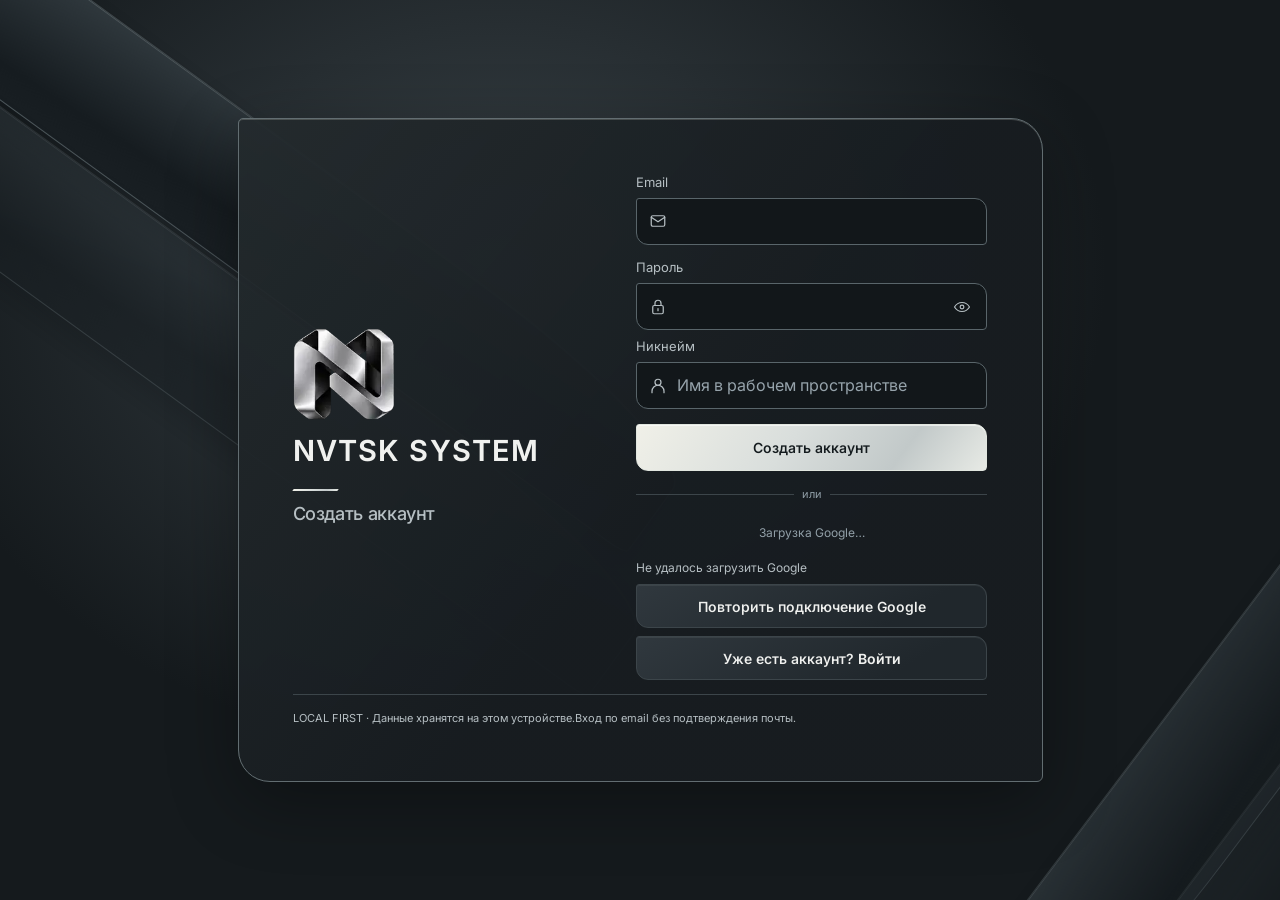
==== commit 8545911b: "Open private mobile PV case cards at €50 per module" ====
--- a/silver-command-05/index.html
+++ b/silver-command-05/index.html
@@ -5,7 +5,7 @@
   <meta name="viewport" content="width=device-width,initial-scale=1,viewport-fit=cover">
   <meta name="theme-color" content="#101316">
   <meta name="nvtsk-google-client-id" content="451719459330-r6l56lqrooehtm276f6rspgr8r6eip5c.apps.googleusercontent.com">
-  <meta name="application-version" content="113">
+  <meta name="application-version" content="114">
   <title>NVTSK SYSTEM · Silver Command</title>
   <meta name="description" content="Рабочее пространство монтажных бригад NVTSK SYSTEM.">
   <link rel="icon" href="art/nvtsk-approved.webp">
@@ -13,7 +13,7 @@
   <link rel="stylesheet" href="silver-dna.css?v=113">
   <script src="model.js?v=97" defer></script>
   <script src="pv-project-card-v62.js?v=74" defer></script>
-  <script src="app.js?v=113" defer></script>
+  <script src="app.js?v=114" defer></script>
 </head>
 <body>
   <a class="skip" href="#app" onclick="event.preventDefault();document.getElementById('app').focus()">К содержимому</a>
@@ -44,7 +44,7 @@
       <button type="button" data-route="alpha-lab"><span class="nav-glyph"></span><span>ALPHA LAB</span></button>
     </div>
     <button class="nav-more" id="nv108-more" type="button" aria-controls="nv108-secondary" aria-expanded="false" data-shell-more><span aria-hidden="true">•••</span><span>Ещё</span></button>
-    <div class="nav-foot"><i></i><div>Local First<small>Silver Command · v113</small></div></div>
+    <div class="nav-foot"><i></i><div>Local First<small>Silver Command · v114</small></div></div>
   </nav>
   <dialog id="dialog" aria-labelledby="dialogTitle"><form id="editor">
     <h2 id="dialogTitle"></h2><div id="fields"></div>
--- a/silver-command-05/silver-dna.css
+++ b/silver-command-05/silver-dna.css
@@ -8,7 +8,7 @@
   --ridge:linear-gradient(150deg,#30383e,#20272c 76%);--panel:linear-gradient(135deg,#20262a 0%,#191f22 60%,#171c1f);
   --fold:3px 12px 4px 12px;--round:4px 18px 5px 18px;--space:clamp(14px,1.6vw,26px);--rail:202px;
   --nv-line:var(--edge);--nv-muted:var(--muted);--nv-silver:var(--ink);--nv-ok:var(--ok);--nv-warn:var(--waiting);--nv-error:var(--danger);
-  --nv-text:var(--ink);--line:var(--edge);--muted:var(--muted);font-family:Inter,-apple-system,BlinkMacSystemFont,"Segoe UI",sans-serif;font-size:14px;font-variant-numeric:tabular-nums;
+  --nv-text:var(--ink);--line:var(--edge);font-family:Inter,-apple-system,BlinkMacSystemFont,"Segoe UI",sans-serif;font-size:14px;font-variant-numeric:tabular-nums;
 }
 *{box-sizing:border-box}body{margin:0;background:var(--ground);color:var(--ink);line-height:1.48;-webkit-font-smoothing:antialiased}
 [hidden]{display:none!important}img,video{max-width:100%}textarea,select,input,button{font:inherit;color:inherit}
@@ -50,7 +50,7 @@
 @keyframes coin-reflection{0%,70%{background-position:-120px 0}92%,100%{background-position:55px 0}}
 .reputation{width:clamp(145px,20%,240px);padding:8px 12px;background:#13191cde;border:1px solid #7b878853;border-radius:var(--fold);line-height:1.15}
 .reputation>div{display:flex;justify-content:space-between;gap:9px;font-size:11px}.reputation progress{appearance:none;width:100%;height:4px;display:block;margin:6px 0 3px;border:0;background:#454f52;border-radius:1px}.reputation progress::-webkit-progress-bar{background:#454f52}.reputation progress::-webkit-progress-value{background:var(--metal)}.reputation progress::-moz-progress-bar{background:#ccd5d3}.reputation small{font-size:10px;color:#c1c9c9}
-.command-title h1{font-size:clamp(28px,3vw,43px);font-weight:550;line-height:1.08;letter-spacing:-.055em}.command-title p{font-size:13px;color:#d6dddd;margin-top:7px}.command-title i{font-style:normal;margin:0 3px;color:#9ca8a9}
+.command-title h1{font-size:clamp(22px,2vw,30px);font-weight:550;line-height:1.08;letter-spacing:-.055em}.command-title p{font-size:13px;color:#d6dddd;margin-top:7px}.command-title i{font-style:normal;margin:0 3px;color:#9ca8a9}
 .command-actions{display:grid;grid-template-columns:repeat(4,minmax(0,1fr));gap:9px}
 .quick-action{position:relative;isolation:isolate;display:flex;justify-content:center;align-items:center;gap:10px;min-height:47px;font-size:13px;border-radius:var(--fold);overflow:hidden}
 .quick-action{clip-path:polygon(0 0,calc(100% - 12px) 0,100% 9px,100% 100%,10px 100%,0 calc(100% - 8px))}.quick-action:focus-visible{box-shadow:inset 0 0 0 3px var(--focus)}.quick-action:after{content:"";position:absolute;right:-12px;bottom:7px;width:44px;height:4px;background:linear-gradient(#ffffff2a,#ffffff05);transform:rotate(36deg);pointer-events:none}.quick-action.primary:after{background:linear-gradient(#1c2c3366,#56636a22)}
@@ -68,8 +68,13 @@
 .map-town span{position:absolute;left:calc(50% + 13px);top:50%;transform:translateY(-50%);font-size:clamp(10px,1vw,13px);font-weight:550;color:#e2e9e6;white-space:nowrap;text-shadow:0 1px 3px black,1px 0 3px black}
 .map-town[aria-pressed=true] b{background:var(--info);outline:2px solid #8eb2c0;outline-offset:3px}.map-town[aria-pressed=true] span{color:#bce3f7}
 .town-reference{pointer-events:none}.town-reference b{height:5px;width:5px;min-width:5px;padding:0;border:0;border-radius:100%;background:#a4b5b2;box-shadow:none}.town-reference span{left:calc(50% + 7px);color:#cad3d0}
-.lake-name{position:absolute;left:77%;top:70%;font:italic 15px/1.1 Georgia,serif;letter-spacing:.09em;color:#a4bec5;pointer-events:none}.map-foot{padding:6px 11px 6px 16px;display:flex;align-items:center;justify-content:space-between;gap:8px;flex-wrap:wrap;min-height:49px}.map-caption{font-size:11px;color:var(--muted)}
-.map-picker{display:flex;align-items:center;gap:5px;min-width:0}.map-picker select{width:clamp(100px,14vw,220px);height:36px;min-height:36px;font-size:12px;padding:5px 9px}.icon-button{font-size:17px;min-width:39px;min-height:36px;padding:4px}
+.lake-name{position:absolute;left:77%;top:70%;font:italic 15px/1.1 Georgia,serif;letter-spacing:.09em;color:#a4bec5;pointer-events:none}
+.map-foot{display:grid;grid-template-columns:minmax(0,1fr);gap:6px;padding:9px 16px 14px;background:var(--surface)}
+.atlas-picker-head,.atlas-address{display:flex;align-items:center;justify-content:space-between;gap:12px}.atlas-picker-head label{color:var(--muted);font-size:12px;font-weight:600}
+#dna-map-clear{min-height:44px;padding:0 5px;background:none;border:0;color:var(--info);box-shadow:none;text-decoration:underline;text-underline-offset:3px}
+#dna-map-case{font-size:16px;min-height:46px}.atlas-address>div{min-width:0;display:grid;gap:3px}.atlas-address strong{font-size:16px}.atlas-address small{overflow-wrap:anywhere}.atlas-completion{text-align:right}.atlas-address b{font-size:16px;color:var(--info)}
+#dna-map-details{display:grid;gap:9px;padding-top:10px}#dna-map-details progress{appearance:none;width:100%;height:4px;border:0;background:var(--edge);border-radius:3px}#dna-map-details progress::-webkit-progress-bar{background:var(--edge)}#dna-map-details progress::-webkit-progress-value{background:var(--info)}#dna-map-details progress::-moz-progress-bar{background:var(--info)}
+.atlas-actions{display:flex;gap:7px}.atlas-actions button{display:flex;align-items:center;justify-content:center;gap:7px;min-height:44px}.atlas-actions .ui-icon{width:16px;height:16px}.atlas-actions button:first-child{background:var(--metal);color:var(--ground)}
 .dna-pulse{display:flex;flex-direction:column}.dna-pulse .module-head{padding-bottom:4px}.pulse-body{display:grid;align-content:space-evenly;flex:1;gap:12px;padding:7px 18px 17px}
 .pulse-ring{justify-self:center;display:grid;place-items:center;width:clamp(83px,7.8vw,117px);aspect-ratio:1;border-radius:50%;padding:6px;background:conic-gradient(from -90deg,var(--ok) 0 var(--accepted),var(--waiting) var(--accepted) var(--review),#73828a var(--review) 100%)}
 .pulse-ring>div{height:100%;width:100%;border-radius:50%;display:grid;align-content:center;justify-items:center;background:var(--surface)}.pulse-ring b{font-size:30px;letter-spacing:-.05em;line-height:1}.pulse-ring small{font-size:10px;margin-top:5px}
@@ -112,13 +117,28 @@
 @media(max-width:650px){
  .command{gap:10px}.command-board,.command-details{grid-template-columns:minmax(0,1fr);gap:10px}.dna-atlas{order:0}.command-projects{order:1}.command-tasks{order:2}.dna-pulse{order:3}
  .command-hero{min-height:156px}.command-surface{padding:13px 14px 17px;gap:24px}.command-photo{background-position:center,center,60% 30%}
- .command-title h1{font-size:29px}.command-title p{font-size:12px;margin-top:5px}.coin-link small{font-size:10px}.coin-link b{font-size:17px}.merit-coin{width:35px}.reputation{width:124px;padding:6px 9px}.reputation>div,.reputation small{font-size:10px}
+ .command-title h1{font-size:22px}.command-title p{font-size:12px;margin-top:5px}.coin-link small{font-size:10px}.coin-link b{font-size:17px}.merit-coin{width:35px}.reputation{width:124px;padding:6px 9px}.reputation>div,.reputation small{font-size:10px}
  .command-actions{grid-template-columns:repeat(2,minmax(0,1fr));gap:6px}.quick-action{justify-content:flex-start;min-height:44px;padding:8px 12px;font-size:12px;gap:8px}.quick-action svg{width:18px;height:18px}
  .module-head{min-height:49px;padding:8px 13px}.module-head h2,.nv103-section-head h2{font-size:16px}.module-head>.meta{font-size:10px}
  .map-viewport{height:191px}.map-town span{font-size:10px}.map-town[data-map-city=Radolfzell]>span,.map-town:nth-of-type(3)>span{left:auto;right:calc(50% + 11px);top:72%}.lake-name{font-size:12px;left:70%;top:73%}
- .map-foot{padding:4px 8px 4px 10px;min-height:48px;flex-wrap:nowrap}.map-caption{font-size:10px}.map-picker select{width:min(126px,35vw);min-height:44px;font-size:12px}.map-picker .icon-button{min-width:44px;min-height:44px}
+ .map-foot{padding:8px 13px 12px}.atlas-actions button{flex:1;padding:8px 6px;font-size:13px}.map-town span{background:#172022d9;padding:1px 3px;border-radius:3px}.lake-name{left:62%;top:88%;color:#bad2d9}
  .nv103-section-head button,.module-head button,.panelhead button,.sc75-section-head button{min-height:44px}
  .pulse-body{grid-template-columns:90px minmax(0,1fr);align-items:center;padding:8px 16px 16px;gap:26px}.pulse-ring{width:83px}
  .nv94-login{grid-template-columns:minmax(0,1fr);width:min(395px,100%);gap:13px;padding:20px;border-radius:var(--round)}.nv90-auth #app{padding:16px 12px}.nv94-brand{display:grid;grid-template-columns:52px minmax(0,1fr);column-gap:13px;justify-items:start}.nv94-brand img{grid-row:span 2;width:52px;align-self:center}.nv94-brand h1{font-size:19px;margin:0;align-self:end}.nv94-divider{display:none}.nv94-brand h2{font-size:14px;margin:3px 0 0}.nv94-local{font-size:10px;padding-top:11px}
 }
 @media(prefers-reduced-motion:reduce){*,*:before,*:after{animation:none!important;transition:none!important;scroll-behavior:auto!important}}
+/* Project photography and document hierarchy */
+.project-placeholder,.stocknoimage{display:grid;place-content:center;justify-items:center;gap:6px;min-width:0;background:linear-gradient(145deg,#323b40,#20272b 59%,#293237);color:#afbec5;border:1px solid var(--edge);border-radius:var(--fold)}
+.project-placeholder .ui-icon,.stocknoimage .ui-icon{width:26px;height:26px;stroke-width:1.25}
+.project-placeholder small,.stocknoimage small{font-size:11px}
+.sc75-shell{padding:0}.sc75-header{min-height:0;padding:14px 0}.sc75-list,.sc75-detail,.nt99-post,.nt99-hero,.warehouse,.passport-id,.community-hero{background:var(--panel);border:1px solid var(--edge);border-radius:var(--round)}
+.sc75-project{grid-template-columns:48px minmax(0,1fr) auto;text-align:left}.sc75-project>.project-placeholder,.sc75-project>.project-photo{width:48px;height:54px;object-fit:cover;border-radius:var(--fold)}.sc75-card-info{gap:3px}.sc75-card-info>span:not(.sc75-track),.sc75-card-end em{font-size:11px;color:var(--muted);font-style:normal}.sc75-card-end{grid-column:auto;flex-direction:column}.sc75-project[aria-pressed=true],.lagertabs .active,.nt99-tabs .active,.nv109-tabs .active{border-color:var(--edge-high);box-shadow:inset 3px 0 #a8bdc4;background:var(--ridge)}
+[data-state=review] em,.sc75-status[data-state=review]{color:var(--waiting)}[data-state=accepted] em,.sc75-status[data-state=accepted]{color:var(--ok)}
+.sc75-cards{max-height:64svh;overflow:auto;scrollbar-width:thin;padding:3px}.sc75-cover{min-height:140px;height:100%;max-height:254px}.sc75-cover .project-placeholder{height:100%;min-height:140px}.sc75-cover img{border-radius:var(--fold)}.sc75-detail{scroll-margin-top:62px}.list-return{display:none}
+.casehead.nv109-casehead{display:flex;align-items:center;gap:16px}.nv109-casehead>.project-placeholder,.nv109-casehead>.project-photo,.shard-workspace-heading>.project-placeholder,.shard-workspace-heading>.project-photo{width:72px;height:78px;flex:none;object-fit:cover;border-radius:var(--fold)}
+.shard-work-card{border-inline-start:2px solid var(--edge-high);padding-inline-start:12px}.shard-work-card[data-state=accepted]{border-color:var(--ok)}.shard-work-card[data-state=submitted]{border-color:var(--waiting)}
+button.case{display:grid;align-items:center;grid-template-columns:42px minmax(0,1fr) auto;width:100%;gap:12px;text-align:left;margin-block:6px}.case .thumb>*{display:grid;width:42px;height:44px;object-fit:cover;border-radius:var(--fold)}.case .casebody,.case .casemeta{display:grid;gap:3px}.case .casemeta{text-align:right}
+.columns.stock{display:grid;grid-template-columns:minmax(0,1.5fr) minmax(230px,1fr);align-items:start;gap:14px}.stockinventory .cards{display:grid;grid-template-columns:repeat(auto-fit,minmax(min(100%,195px),1fr));gap:10px}.stockinventory .stockitem{padding:12px}.stockitem .stockmedia{height:74px;background:var(--inset);border-radius:var(--fold)}.stocknoimage{width:100%;height:100%}.stockitem .stockdetails{padding:10px 0}.stocksummary span,.nv111-balance>div{border:1px solid var(--edge);border-radius:var(--fold);background:var(--inset)}.stocksummary b,.nv111-balance b{font-size:21px}
+.passport-id{display:flex;align-items:center;gap:17px;padding:20px;background:linear-gradient(126deg,#374147,#242b30 56%,#313b40 56.3%,#21292d 63%)}.passport-id img{width:45px;height:auto}.passport-id>div{display:grid}.passport-id small,.community-kicker,.nt99-hero>small{letter-spacing:.12em;font-size:10px}.passport-id strong{font-size:20px}.passport-id span{color:var(--muted);font-size:12px}.nv111-balance>div{padding:12px}.nv111-event{border-top:1px solid var(--edge);padding-block:13px}
+.community-hero:before{content:"";background:linear-gradient(102deg,#101619f5,#182328db 62%,#151e2180)}.community-hero-stats span{background:#182024dd;border:1px solid var(--edge);border-radius:var(--fold)}.nt99-hero{border-left:3px solid var(--edge-high)}.nt99-post{padding:16px}.nt99-avatar,.community-avatar{background:var(--ridge);border:1px solid var(--edge);border-radius:var(--fold)}
+@media(max-width:760px){.columns.stock{grid-template-columns:minmax(0,1fr)}.sc75-cards{max-height:36svh}.sc75-cover,.sc75-cover .project-placeholder{height:110px;min-height:110px}.list-return{display:inline-flex;align-items:center;margin-bottom:12px}.stockinventory .cards{grid-template-columns:repeat(auto-fit,minmax(min(100%,158px),1fr))}.warehouse{padding:14px}.sc75-actions{flex-wrap:wrap}.sc75-actions button{flex:1 1 42%}.nv109-casehead>.project-placeholder,.nv109-casehead>.project-photo{width:52px;height:62px}}
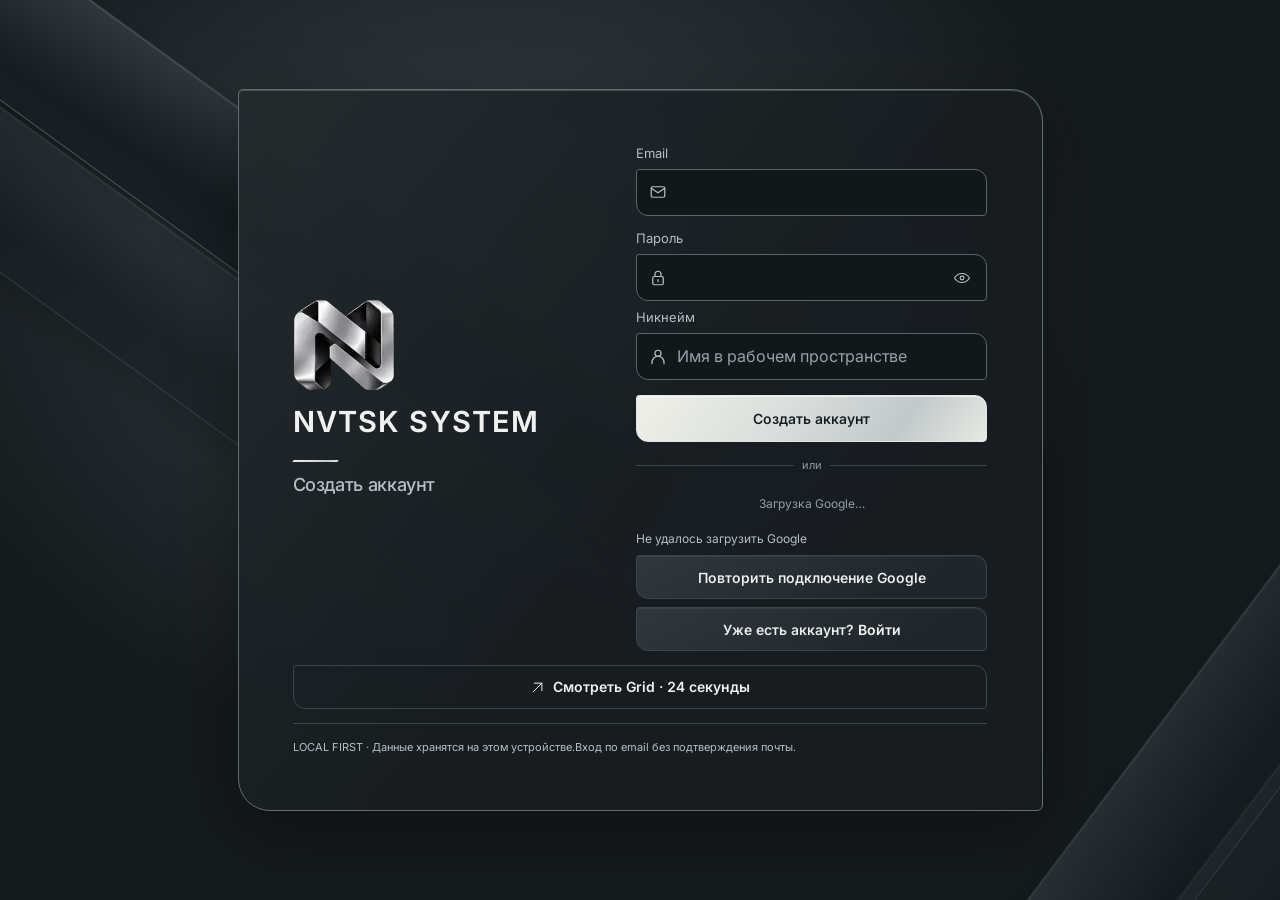
==== commit 5e145b5e: "Open private company invitations with active electrical jobs and editable Case estimates" ====
--- a/silver-command-05/index.html
+++ b/silver-command-05/index.html
@@ -5,15 +5,17 @@
   <meta name="viewport" content="width=device-width,initial-scale=1,viewport-fit=cover">
   <meta name="theme-color" content="#101316">
   <meta name="nvtsk-google-client-id" content="451719459330-r6l56lqrooehtm276f6rspgr8r6eip5c.apps.googleusercontent.com">
-  <meta name="application-version" content="114">
+  <meta name="application-version" content="115">
   <title>NVTSK SYSTEM · Silver Command</title>
   <meta name="description" content="Рабочее пространство монтажных бригад NVTSK SYSTEM.">
   <link rel="icon" href="art/nvtsk-approved.webp">
   <link rel="stylesheet" href="workspace-layout.css?v=113">
   <link rel="stylesheet" href="silver-dna.css?v=113">
+  <link rel="stylesheet" href="grid.css?v=115">
   <script src="model.js?v=97" defer></script>
   <script src="pv-project-card-v62.js?v=74" defer></script>
-  <script src="app.js?v=114" defer></script>
+  <script src="case-estimate.js?v=115" defer></script>
+  <script src="app.js?v=115" defer></script>
 </head>
 <body>
   <a class="skip" href="#app" onclick="event.preventDefault();document.getElementById('app').focus()">К содержимому</a>
@@ -27,8 +29,8 @@
     <div class="nav-primary">
       <span class="nav-label">Рабочее пространство</span>
       <button type="button" data-route="dashboard"><span class="nav-glyph"></span><span>Главная</span></button>
+      <button type="button" data-route="grid"><span class="nav-glyph"></span><span>Grid</span></button>
       <button type="button" data-route="projects"><span class="nav-glyph"></span><span>Проекты</span></button>
-      <button type="button" data-route="network"><span class="nav-glyph"></span><span>Network</span></button>
       <button type="button" data-route="lager"><span class="nav-glyph"></span><span>Склад</span></button>
     </div>
     <div class="nav-secondary" id="nv108-secondary">
@@ -39,12 +41,11 @@
       <button type="button" data-route="merit"><span class="nav-glyph"></span><span>Merit Passport</span></button>
       <button type="button" data-route="analytics"><span class="nav-glyph"></span><span>Аналитика</span></button>
       <span class="nav-label">Управление</span>
-      <button type="button" data-route="social"><span class="nav-glyph"></span><span>Активность</span></button>
       <button type="button" data-route="settings"><span class="nav-glyph"></span><span>Настройки</span></button>
       <button type="button" data-route="alpha-lab"><span class="nav-glyph"></span><span>ALPHA LAB</span></button>
     </div>
     <button class="nav-more" id="nv108-more" type="button" aria-controls="nv108-secondary" aria-expanded="false" data-shell-more><span aria-hidden="true">•••</span><span>Ещё</span></button>
-    <div class="nav-foot"><i></i><div>Local First<small>Silver Command · v114</small></div></div>
+    <div class="nav-foot"><i></i><div>Local First<small>Silver Command · v115</small></div></div>
   </nav>
   <dialog id="dialog" aria-labelledby="dialogTitle"><form id="editor">
     <h2 id="dialogTitle"></h2><div id="fields"></div>
--- a/silver-command-05/grid.css
+++ b/silver-command-05/grid.css
@@ -0,0 +1,216 @@
+/* Shared Grid shell. All figures and relationship links come from the active workspace. */
+.grid-world {
+  --grid-line: #435054;
+  --grid-soft: #c6cfcf;
+  width: 100%; min-width: 0; padding: 0 0 24px;
+}
+.grid-world a {color:inherit;text-decoration:none}
+.grid-world a:hover {color:white}
+.grid-mast {
+  isolation:isolate;position:relative;overflow:hidden;display:flex;flex-direction:column;justify-content:space-between;
+  min-height:240px;border:1px solid #596366;border-radius:5px 24px 6px 24px;
+  background:#141719 url("art/grid-weave.webp") right 48% / cover no-repeat;
+}
+.grid-mast::before {content:"";position:absolute;inset:0;z-index:-1;background:linear-gradient(100deg,#0a0e10c9 0%,#11161940 43%,transparent 66%)}
+.grid-mast-body {padding:24px clamp(20px,3vw,48px) 16px}
+.grid-signature {font-size:10px;letter-spacing:.16em;font-weight:600;color:#d4dddb}
+.grid-mast h1 {font-size:clamp(44px,4.3vw,64px);letter-spacing:-.078em;line-height:1;font-weight:590;margin:6px 0 10px;color:#f3f3ee}
+.grid-mast p {line-height:1.4;font-size:clamp(13px,1.05vw,16px);color:#d5dada}
+.grid-metrics {display:flex;align-items:stretch;border-top:1px solid #949fa242;background:linear-gradient(90deg,#14191df5,#1b2225e8 45%,#14191dd9);padding-inline:clamp(14px,2.8vw,45px)}
+.grid-metrics a {display:flex;min-height:49px;align-items:baseline;align-content:center;flex-wrap:wrap;gap:3px 8px;padding:9px 19px;border-left:1px solid #9aaaa628}
+.grid-metrics a:first-child {padding-left:0;border-left:0}
+.grid-metrics a:hover span,.grid-metrics a:focus-visible span {text-decoration:underline;text-underline-offset:4px}
+.grid-metrics b {font-size:20px;line-height:1.15;letter-spacing:-.045em;font-weight:570}
+.grid-metrics span {font-size:12px;color:#d1d9d9}
+.grid-mast-compact {display:flex;align-items:center;gap:12px;padding:8px 2px 12px;border-bottom:1px solid var(--edge)}
+.grid-mast-compact a {display:inline-flex;align-items:center;min-height:44px;gap:8px;font-size:24px;font-weight:610;letter-spacing:-.07em}
+.grid-mast-compact>span {border-left:1px solid var(--edge);padding-left:12px;color:var(--muted);font-size:13px}
+.grid-mast-compact svg,.grid-section-icon svg {width:20px;height:20px}
+.grid-context {display:inline-flex;align-items:center;min-height:44px;gap:8px;color:var(--info)}
+.grid-nav,.grid-subnav {position:static;display:flex;width:100%;min-width:0;align-items:stretch;gap:4px}
+.grid-nav {margin:13px 0 0;border-bottom:1px solid var(--grid-line)}
+.grid-nav a {display:flex;align-items:center;min-height:48px;gap:9px;position:relative;padding:9px 19px 11px;
+  border-radius:var(--fold);font-size:14px;font-weight:580;color:var(--muted)}
+.grid-nav a svg {width:19px;height:19px}
+.grid-nav a[aria-current] {color:var(--ink);background:linear-gradient(145deg,#333c3f,#20262a 75%)}
+.grid-nav a[aria-current]::after {content:"";height:2px;background:var(--metal);position:absolute;bottom:0;left:10px;right:10px;transform:skewX(-36deg)}
+.grid-label-small {display:none}
+.grid-subnav {align-items:center;flex-wrap:wrap;gap:3px;padding:5px 0;border-bottom:1px solid var(--edge)}
+.grid-subnav a {display:inline-flex;align-items:center;min-height:44px;border-radius:var(--fold);padding:6px 13px;font-size:12px;color:var(--muted)}
+.grid-subnav a[aria-current] {color:#e2e8e7;font-weight:620;text-decoration:underline;text-decoration-color:#a9b9bf;text-underline-offset:5px}
+.grid-subnav a:hover,.grid-nav a:hover {background:#a0b3b314}
+.grid-content {display:grid;grid-template-columns:minmax(0,1fr);gap:18px;align-items:start;margin-top:17px}
+.grid-content.has-thread {grid-template-columns:minmax(0,1.9fr) minmax(245px,.85fr);grid-template-areas:"main thread"}
+.grid-content.has-thread .grid-main {grid-area:main}
+.grid-main {min-width:0}
+.grid-heading,.grid-compose-head {display:flex;align-items:center;justify-content:space-between;flex-wrap:wrap;gap:12px;margin:0 0 12px}
+.grid-heading h1,.grid-heading h2 {font-size:clamp(20px,1.75vw,27px);letter-spacing:-.045em}
+.grid-world .grid-publish {min-height:44px;padding:8px 14px;display:inline-flex;align-items:center;gap:7px}
+.grid-publish b {font-size:17px;line-height:1}
+.grid-thread {grid-area:thread;border:1px solid var(--edge);border-radius:var(--round);background:var(--panel);min-width:0}
+.grid-thread summary,.grid-account summary {cursor:pointer;min-height:44px}
+.grid-thread summary {display:flex;align-items:center;gap:10px;padding:12px 15px;font-weight:610;list-style:none}
+.grid-thread summary::-webkit-details-marker {display:none}
+.grid-thread summary::after {content:"";width:7px;height:7px;border-right:1.5px solid var(--muted);border-bottom:1.5px solid var(--muted);transform:rotate(45deg);margin-left:auto}
+.grid-thread details[open] summary::after {transform:rotate(225deg)}
+.grid-section-icon {display:grid;place-items:center;color:#c7d5d7}
+.grid-thread ol {list-style:none;padding:0 14px 12px;margin:0}
+.grid-thread li {position:relative}
+.grid-thread li:not(:last-child)::before {content:"";position:absolute;left:16px;top:51%;bottom:-50%;width:1px;background:linear-gradient(#b2c2c2,#526269)}
+.grid-thread li a {position:relative;display:grid;grid-template-columns:34px minmax(0,1fr) 14px;align-items:center;gap:10px;min-height:58px;padding:6px 0}
+.grid-thread li i,.grid-project-symbol {display:grid;place-items:center;aspect-ratio:1;background:var(--ridge);border:1px solid #657276;border-radius:var(--fold)}
+.grid-thread li i svg,.grid-project-symbol svg {width:17px;height:17px}
+.grid-thread li a>svg {width:12px;height:12px;color:var(--quiet)}
+.grid-thread li span,.grid-project>span:not(:first-child) {display:grid;min-width:0;gap:2px}
+.grid-thread li strong,.grid-project strong {overflow-wrap:anywhere}
+.grid-thread li small {font-size:11px;color:var(--quiet)}
+.grid-world .nt99-feed {min-width:0;gap:10px}
+.grid-world .nt99-post {padding:clamp(13px,1.4vw,22px);border-color:var(--edge);background:var(--panel)}
+.grid-world .nt99-author {margin:0 0 10px;gap:10px}
+.grid-world .nt99-author a:hover,.grid-thread a:hover strong,.grid-project:hover strong {text-decoration:underline;text-underline-offset:3px}
+.grid-author {display:inline-grid;align-items:center;min-height:44px}
+.grid-world .nt99-author .community-avatar {display:grid;place-items:center;width:38px;height:38px;overflow:hidden}
+.grid-world .nt99-author img {width:100%;height:100%;object-fit:cover}
+.grid-world .nt99-author>button {margin-left:auto;min-height:44px;width:44px}
+.grid-world .nt99-offer {border-left:2px solid #a7b9bc;padding:5px 12px;background:linear-gradient(90deg,#84999c10,transparent);display:grid;grid-template-columns:1fr auto;gap:3px 14px;align-items:baseline}
+.nt99-offer small {grid-column:1/-1}
+.grid-world .nt99-offer h3 {margin:0;font-size:18px}
+.grid-world .nt99-offer>strong {font-size:16px;white-space:nowrap;color:#dce7e4}
+.grid-world .nt99-copy {margin:10px 0;font-size:14px;color:#d7dddd}
+.grid-world .nt99-link {display:inline-flex;min-height:44px;align-items:center;gap:7px;color:var(--info);font-size:12px}
+.grid-world .nt99-link svg {width:16px;height:16px}
+.grid-world .nt99-reactions {padding:8px 0 0;margin:3px 0 8px;border-top:1px solid var(--edge)}
+.grid-world .nt99-reactions>span {font-size:12px;color:var(--muted)}
+.grid-world button,.grid-world input,.grid-world select {min-height:44px}
+.grid-world .nt99-reactions button[aria-pressed=true] {border-color:var(--info);color:var(--info)}
+.grid-world .nt99-comment input {background:var(--inset)}
+.grid-world .nt99-comment button {min-width:44px}
+.grid-deal-link {font-size:12px}
+.grid-world .nt99-composer {background:var(--panel);border-color:var(--edge-high)}
+.grid-world .grid-compose-head h2 {margin:0}.grid-compose-head button {width:44px}
+.grid-world .nt99-composer form {gap:12px}.nt99-composer label {color:var(--muted)}
+.grid-search {display:flex;align-items:center;gap:8px;min-width:0}
+.grid-world .grid-search label {display:flex;align-items:center;gap:8px;flex:1;border:1px solid var(--edge-high);border-radius:var(--fold);padding:0 10px;background:var(--inset);min-width:0}
+.grid-world .grid-search label:focus-within {outline:2px solid var(--focus);outline-offset:2px}
+.grid-world .grid-search input {padding:6px 0;border:0;outline:0;background:none;box-shadow:none}
+.grid-world .grid-search select {width:auto;max-width:47%}
+.grid-search svg {width:17px}
+.grid-project {display:grid;grid-template-columns:38px minmax(0,1fr) minmax(72px,auto);gap:10px;align-items:center;min-height:65px;background:var(--panel);border:1px solid var(--edge);border-radius:var(--fold);padding:10px}
+.grid-project-state {text-align:right}
+.grid-empty,.grid-account {border:1px solid var(--edge);border-radius:var(--round);background:var(--panel);padding:17px}
+.grid-empty p {margin-top:5px;font-size:13px}
+.grid-account summary {display:flex;align-items:center}
+.grid-person-tools {display:flex;gap:8px;flex-wrap:wrap;margin:12px 0}
+.grid-local {display:flex;gap:7px;align-items:center;border-top:1px solid var(--edge);padding:15px 0;margin-top:18px;color:var(--quiet);font-size:11px}
+.grid-local i {height:6px;width:6px;border-radius:50%;background:#b9c5c1}
+@media(max-width:859px) {
+  .grid-content.has-thread {grid-template-columns:minmax(0,1fr);grid-template-areas:"thread" "main";gap:12px}
+  .grid-thread summary {padding-block:8px}
+}
+@media(max-width:650px) {
+  .grid-mast {min-height:203px;border-radius:4px 18px 4px 18px;background-size:auto 106%;background-position:57% center}
+  .grid-mast::before {background:linear-gradient(90deg,#111518ed,#14191bc9 37%,#11151816 72%)}
+  .grid-mast-body {padding:17px 15px 14px}
+  .grid-signature {font-size:9px;letter-spacing:.12em}
+  .grid-mast h1 {font-size:47px;margin:7px 0}
+  .grid-mast p {font-size:13px}
+  .grid-metrics {display:grid;grid-template-columns:repeat(3,minmax(0,1fr));padding-inline:12px}
+  .grid-metrics a {display:grid;align-content:center;gap:2px;padding:5px 9px;min-height:49px}
+  .grid-metrics b {font-size:17px}
+  .grid-metrics span {font-size:10px;line-height:1.2}
+  .grid-nav {display:grid;grid-template-columns:repeat(4,minmax(0,1fr));margin-top:8px;gap:2px}
+  .grid-nav a {flex-direction:column;justify-content:center;min-height:52px;gap:4px;font-size:11px;padding:5px 1px}
+  .grid-nav a svg {width:17px;height:17px}
+  .grid-label-wide {display:none}.grid-label-small {display:inline}
+  .grid-subnav {gap:0;padding:0}.grid-subnav a {padding:6px 8px;font-size:11px}
+  .grid-content {margin-top:11px}.grid-heading {margin-bottom:9px}
+  .grid-world .grid-search {flex-wrap:wrap}
+  .grid-world .grid-search input,.grid-world select,.grid-world input,.grid-world textarea {font-size:16px}
+  .grid-world .grid-search select {width:100%;max-width:none}
+  .grid-world .nt99-offer {grid-template-columns:minmax(0,1fr)}
+  .grid-world .nt99-offer h3 {font-size:16px}
+  .grid-world .nt99-offer>strong {font-size:14px}
+}
+
+.grid-directory-tools,.grid-deal-head {display:flex;align-items:center;justify-content:space-between;flex-wrap:wrap;gap:10px}
+.grid-directory-tools:empty {display:none}
+.grid-directory-tools a,.grid-return-source a,.grid-assignment {display:inline-flex;align-items:center;min-height:44px;gap:8px;color:var(--info)}
+.grid-deal-head h3 {font-size:19px}.grid-deal-head strong {font-size:20px;letter-spacing:-.045em}
+.grid-terms {white-space:pre-wrap;border-top:1px solid var(--edge);padding-top:10px}
+.grid-world .nt99-deal .nt99-primary {justify-self:start}.grid-return-source a {font-size:12px}.grid-return-source svg {width:15px}
+.grid-roster,.grid-team-list {display:grid;grid-template-columns:repeat(auto-fill,minmax(min(100%,245px),1fr));gap:10px}
+.grid-world .grid-person {display:grid;grid-template-columns:40px minmax(0,1fr);align-content:start;align-items:center;gap:10px;min-height:0;padding:14px;border:1px solid var(--edge);background:var(--panel);border-radius:var(--round);text-align:left}
+.grid-world .grid-person:hover,.grid-world .grid-project:hover {border-color:var(--edge-high)}
+.grid-person>.community-avatar,.grid-captain .community-avatar,.grid-team-members .community-avatar {display:grid;place-items:center;overflow:hidden;width:38px;height:38px;font-size:16px}
+.grid-person>.community-avatar img,.grid-captain img,.grid-team-members img {width:100%;height:100%;object-fit:cover}
+.grid-person>div,.grid-captain>span:last-child,.grid-team-members a>span:last-child {display:grid;gap:2px;min-width:0}
+.grid-person>div>span,.grid-person p,.grid-person footer,.grid-team>p {font-size:12px;color:var(--muted)}
+.grid-person p,.grid-person footer {grid-column:1/-1}.grid-person footer {display:flex;align-items:center;justify-content:space-between;gap:8px;flex-wrap:wrap;border-top:1px solid var(--edge);padding-top:8px}
+.grid-team-list {grid-template-columns:repeat(auto-fill,minmax(min(100%,310px),1fr));align-items:start}
+.grid-team {display:grid;min-width:0;gap:10px;align-content:start;padding:16px;border:1px solid var(--edge);border-radius:var(--round);background:var(--panel)}
+.grid-team-head {display:flex;align-items:center;gap:9px}.grid-team-head i {display:grid;place-items:center;flex:none;width:33px;height:33px;border:1px solid var(--grid-line);border-radius:var(--fold);color:var(--grid-soft)}
+.grid-team-head h2 {font-size:18px}.grid-team-head button {margin-left:auto;font-size:11px;padding:6px 9px}
+.grid-captain,.grid-team-members a {display:flex;align-items:center;gap:10px;min-height:44px}
+.grid-team-facts {display:grid;grid-template-columns:repeat(3,minmax(0,1fr));border-block:1px solid var(--edge);padding:9px 0;gap:4px}
+.grid-team-facts>div {display:flex;flex-direction:column-reverse;align-items:start;justify-content:end}
+.grid-team-facts dt {color:var(--muted);font-size:11px}.grid-team-facts dd {font-size:19px;color:var(--ink);letter-spacing:-.04em}
+.grid-team details {border-bottom:1px solid var(--edge)}
+.grid-team summary {cursor:pointer;min-height:44px;align-content:center;padding:10px 0;color:var(--grid-soft)}
+.grid-team-members,.grid-account[open] {display:grid;gap:8px}.grid-assignment {display:flex;justify-content:space-between;gap:8px;border-top:1px solid var(--edge)}
+.grid-world .community-work-event {display:flex;align-items:flex-start;gap:12px;background:#1a2322;border-left:2px solid var(--ok);border-radius:var(--fold);padding:14px}
+.grid-world .community-work-symbol {color:var(--ok)}.grid-world .community-work-copy {display:grid;gap:4px}.grid-world .community-work-label {font-size:10px;letter-spacing:.06em;color:var(--ok)}
+.grid-world .community-work-links {display:flex;flex-wrap:wrap;gap:6px;margin-top:5px}
+.grid-main>a:first-child {display:inline-flex;align-items:center;min-height:44px;color:var(--info)}
+.grid-save-status:empty {display:none}
+.grid-save-status {padding:9px 12px;border-left:2px solid var(--ok);margin-bottom:9px;color:var(--ok);background:var(--inset)}
+
+.grid-metrics .grid-demo-entry {margin-left:auto;align-items:center;align-content:center;white-space:nowrap}
+.grid-demo-entry span {color:var(--ink);font-weight:620}
+.grid-story {max-width:900px}
+.grid-story-head {border:1px solid var(--edge);border-radius:var(--round);padding:16px clamp(17px,3vw,34px) 25px;background:linear-gradient(90deg,#101518f5,#12181d85),url("art/grid-weave.webp") center 40% / cover}
+.grid-story-head a {display:inline-flex;min-height:44px;align-items:center;color:var(--grid-soft)}
+.grid-story-head h1 {font-size:clamp(23px,3vw,39px);letter-spacing:-.055em}
+.grid-story>p {margin:14px 0;color:var(--muted);max-width:66ch;line-height:1.5}
+.grid-story-path {list-style:none;margin:0;padding:0}
+.grid-story-path li {position:relative}
+.grid-story-path li:not(:last-child)::before {content:"";position:absolute;left:21px;top:50%;bottom:-50%;width:1px;background:#748386}
+.grid-story-path a {display:grid;position:relative;grid-template-columns:43px minmax(0,1fr) 18px;align-items:center;gap:14px;min-height:76px;border-bottom:1px solid var(--edge);padding:9px 4px 9px 0}
+.grid-story-path i {display:grid;place-items:center;width:43px;height:43px;border:1px solid #68777a;border-radius:var(--fold);background:var(--ridge)}
+.grid-story-path i svg {width:20px;height:20px}
+.grid-story-path a>svg {width:15px;height:15px}
+.grid-story-path a>span {display:grid;gap:2px;overflow-wrap:anywhere}
+.grid-story-path small,.grid-story-path em {font-size:12px;color:var(--muted);font-style:normal}
+.grid-story-path strong {font-size:17px;color:var(--ink);font-weight:650}
+.grid-story-path li:last-child i {color:var(--good,#b2d7c4)}
+.grid-story-path a:hover strong {text-decoration:underline;text-underline-offset:3px}
+@media(max-width:600px){.grid-metrics:has(.grid-demo-entry){grid-template-columns:repeat(3,minmax(0,1fr)) auto}.grid-metrics .grid-demo-entry{padding-inline:8px}}
+.starter-picker {display:grid;gap:9px;margin-bottom:13px}
+.starter-picker>label {font-weight:650}
+.starter-picker input {width:100%;max-width:100%;min-height:44px;font-size:14px;white-space:normal}
+.starter-picker p,.case-estimate p {color:var(--muted);font-size:13px;line-height:1.5}
+.starter-return {color:var(--ink);display:inline-flex;align-items:center;min-height:44px}
+.nv94-login [hidden] {display:none}
+.estimate-shortcut {display:flex;align-items:center;justify-content:space-between;gap:12px;min-height:52px;border:1px solid var(--edge);border-radius:var(--fold);padding:10px 14px;background:var(--ridge);color:var(--ink);text-decoration:none}
+.estimate-shortcut span,.case-estimate small {color:var(--muted);font-size:12px}
+.case-estimate {display:grid;gap:16px;max-width:880px}
+.case-estimate header,.case-estimate dl>div {display:flex;align-items:center;justify-content:space-between;gap:12px}
+.case-estimate header h2 {margin:3px 0 0}
+.estimate-margin {display:grid;text-align:right}.estimate-margin b {font-size:24px}
+.case-estimate table {width:100%;border-collapse:collapse;font-size:14px;font-variant-numeric:tabular-nums}
+.case-estimate caption {text-align:left;color:var(--muted);font-size:12px;padding-bottom:7px}
+.case-estimate th,.case-estimate td {border-bottom:1px solid var(--edge);padding:9px 4px;text-align:right}
+.case-estimate th:first-child {text-align:left;font-weight:540;overflow-wrap:anywhere}
+.case-estimate dl {display:grid;gap:7px;margin:0}.case-estimate dd {margin:0;font-weight:630}
+.estimate-edit summary {display:flex;align-items:center;min-height:44px;cursor:pointer;color:var(--ink);text-decoration:underline;text-underline-offset:4px}
+.estimate-edit form {display:grid;gap:10px}.estimate-edit fieldset {border:1px solid var(--edge);border-radius:var(--round);padding:10px;display:grid;grid-template-columns:repeat(2,minmax(0,1fr));gap:8px}
+.estimate-edit legend {padding:0 5px;font-size:13px;color:var(--muted)}
+.estimate-edit input {width:100%;min-width:0}
+.estimate-status:empty,.estimate-edit [role=alert]:empty {display:none}
+@media(max-width:420px){.case-estimate table {font-size:12px}.case-estimate td,.case-estimate th{padding:9px 2px}.estimate-shortcut{flex-wrap:wrap;gap:3px 8px}}
+
+.grid-metrics .grid-demo-entry {display:flex;align-items:center;gap:4px}
+.grid-demo-entry svg {width:12px;height:12px}
+.grid-film {display:inline-flex;align-items:center;justify-content:center;gap:8px;grid-column:1/-1;min-height:44px;color:var(--ink);font-size:14px;font-weight:600;text-decoration:none;border:1px solid var(--edge);border-radius:var(--fold)}
+.grid-film svg {width:15px;height:15px}
+.shard-workspace-heading .fieldstatus {display:inline-flex;align-items:center;min-height:24px;gap:6px;border:1px solid var(--edge);border-radius:var(--fold);padding:2px 8px;color:var(--ink);font-size:12px}
+.shard-workspace-heading .fieldstatus[data-status="accepted"]::before {content:"";width:6px;height:6px;border-radius:50%;background:#8fbea5}
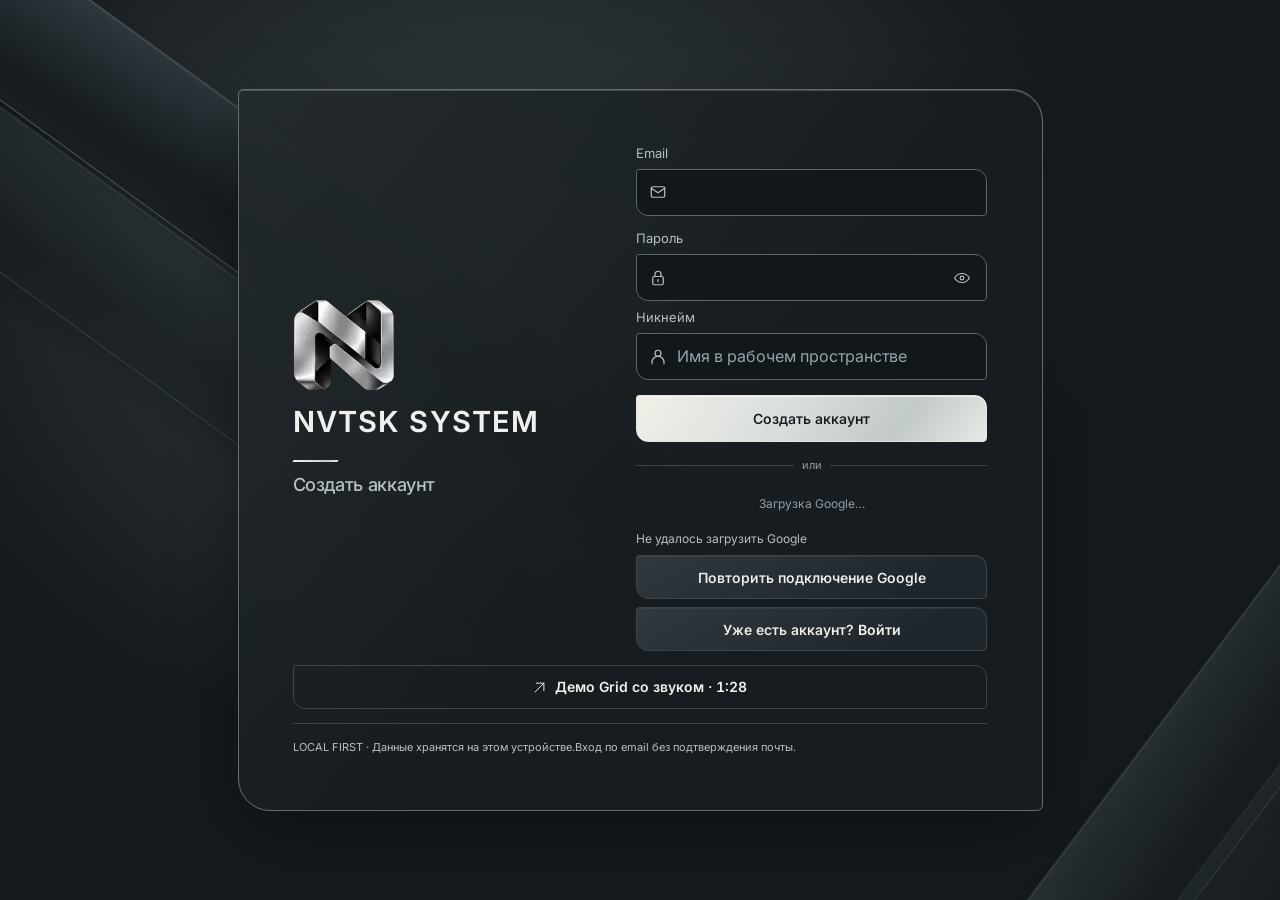
==== commit 18d5c06c: "Narrate the mobile Grid demo and add chapter navigation" ====
--- a/silver-command-05/index.html
+++ b/silver-command-05/index.html
@@ -5,7 +5,7 @@
   <meta name="viewport" content="width=device-width,initial-scale=1,viewport-fit=cover">
   <meta name="theme-color" content="#101316">
   <meta name="nvtsk-google-client-id" content="451719459330-r6l56lqrooehtm276f6rspgr8r6eip5c.apps.googleusercontent.com">
-  <meta name="application-version" content="115">
+  <meta name="application-version" content="116">
   <title>NVTSK SYSTEM · Silver Command</title>
   <meta name="description" content="Рабочее пространство монтажных бригад NVTSK SYSTEM.">
   <link rel="icon" href="art/nvtsk-approved.webp">
@@ -15,7 +15,7 @@
   <script src="model.js?v=97" defer></script>
   <script src="pv-project-card-v62.js?v=74" defer></script>
   <script src="case-estimate.js?v=115" defer></script>
-  <script src="app.js?v=115" defer></script>
+  <script src="app.js?v=116" defer></script>
 </head>
 <body>
   <a class="skip" href="#app" onclick="event.preventDefault();document.getElementById('app').focus()">К содержимому</a>
@@ -45,7 +45,7 @@
       <button type="button" data-route="alpha-lab"><span class="nav-glyph"></span><span>ALPHA LAB</span></button>
     </div>
     <button class="nav-more" id="nv108-more" type="button" aria-controls="nv108-secondary" aria-expanded="false" data-shell-more><span aria-hidden="true">•••</span><span>Ещё</span></button>
-    <div class="nav-foot"><i></i><div>Local First<small>Silver Command · v115</small></div></div>
+    <div class="nav-foot"><i></i><div>Local First<small>Silver Command · v116</small></div></div>
   </nav>
   <dialog id="dialog" aria-labelledby="dialogTitle"><form id="editor">
     <h2 id="dialogTitle"></h2><div id="fields"></div>
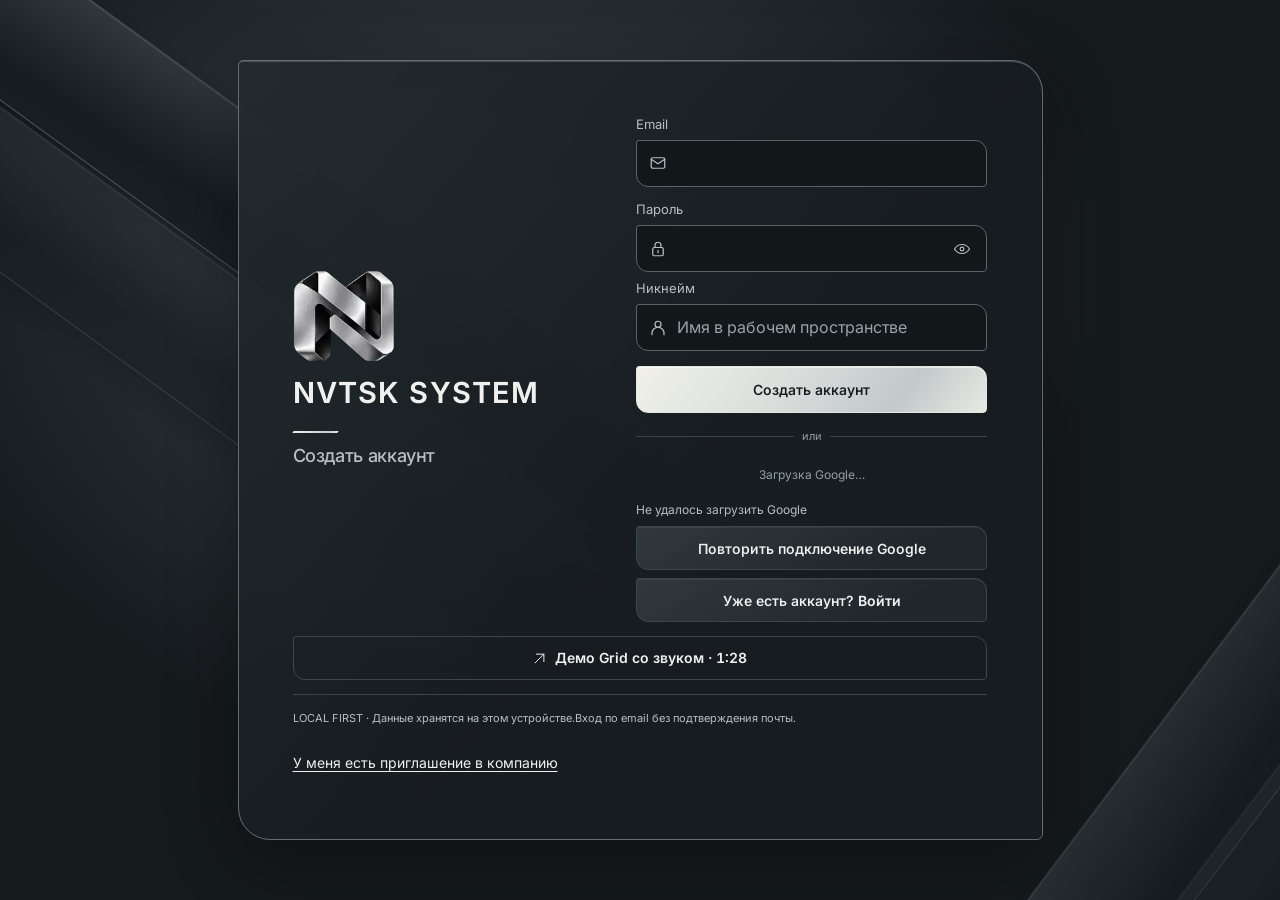
==== commit 08053064: "Open email registration directly from the Grid demo and company invitation" ====
--- a/silver-command-05/index.html
+++ b/silver-command-05/index.html
@@ -5,7 +5,7 @@
   <meta name="viewport" content="width=device-width,initial-scale=1,viewport-fit=cover">
   <meta name="theme-color" content="#101316">
   <meta name="nvtsk-google-client-id" content="451719459330-r6l56lqrooehtm276f6rspgr8r6eip5c.apps.googleusercontent.com">
-  <meta name="application-version" content="116">
+  <meta name="application-version" content="117">
   <title>NVTSK SYSTEM · Silver Command</title>
   <meta name="description" content="Рабочее пространство монтажных бригад NVTSK SYSTEM.">
   <link rel="icon" href="art/nvtsk-approved.webp">
@@ -15,7 +15,7 @@
   <script src="model.js?v=97" defer></script>
   <script src="pv-project-card-v62.js?v=74" defer></script>
   <script src="case-estimate.js?v=115" defer></script>
-  <script src="app.js?v=116" defer></script>
+  <script src="app.js?v=117" defer></script>
 </head>
 <body>
   <a class="skip" href="#app" onclick="event.preventDefault();document.getElementById('app').focus()">К содержимому</a>
@@ -45,7 +45,7 @@
       <button type="button" data-route="alpha-lab"><span class="nav-glyph"></span><span>ALPHA LAB</span></button>
     </div>
     <button class="nav-more" id="nv108-more" type="button" aria-controls="nv108-secondary" aria-expanded="false" data-shell-more><span aria-hidden="true">•••</span><span>Ещё</span></button>
-    <div class="nav-foot"><i></i><div>Local First<small>Silver Command · v116</small></div></div>
+    <div class="nav-foot"><i></i><div>Local First<small>Silver Command · v117</small></div></div>
   </nav>
   <dialog id="dialog" aria-labelledby="dialogTitle"><form id="editor">
     <h2 id="dialogTitle"></h2><div id="fields"></div>
